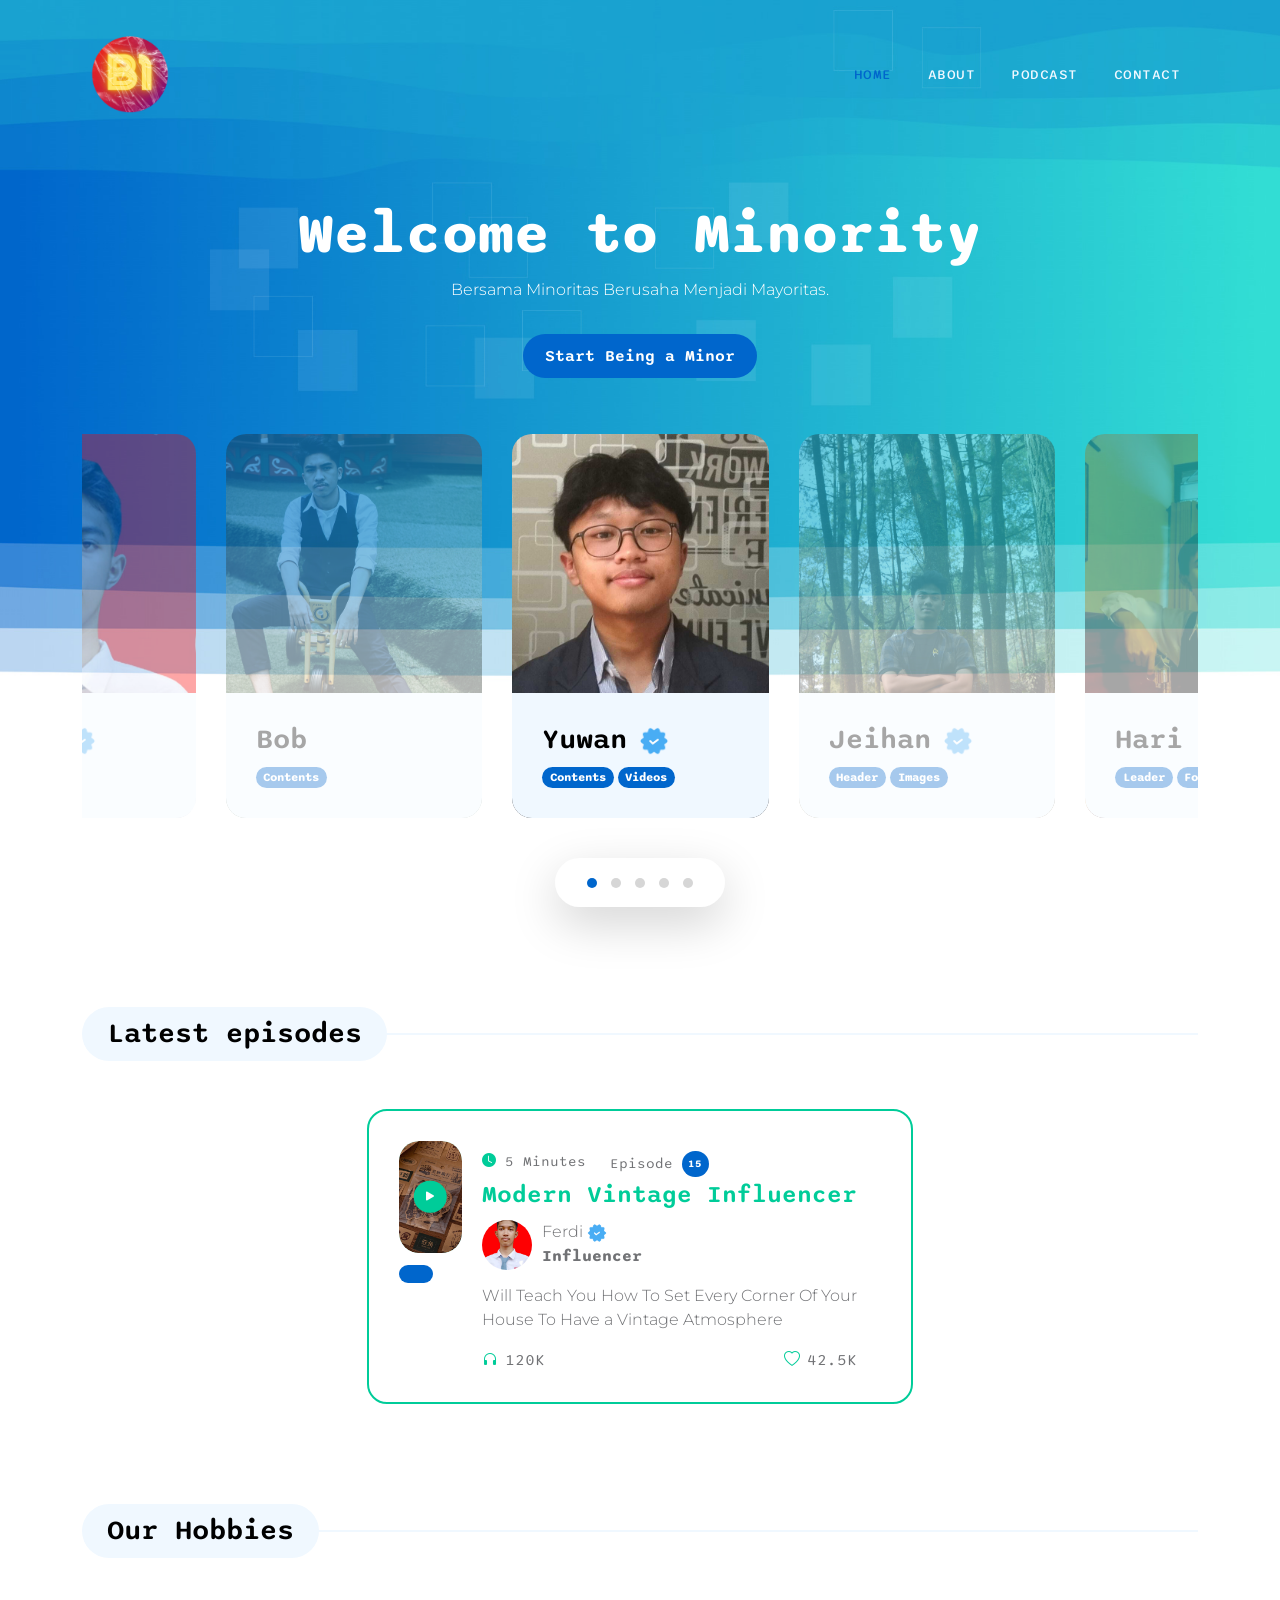
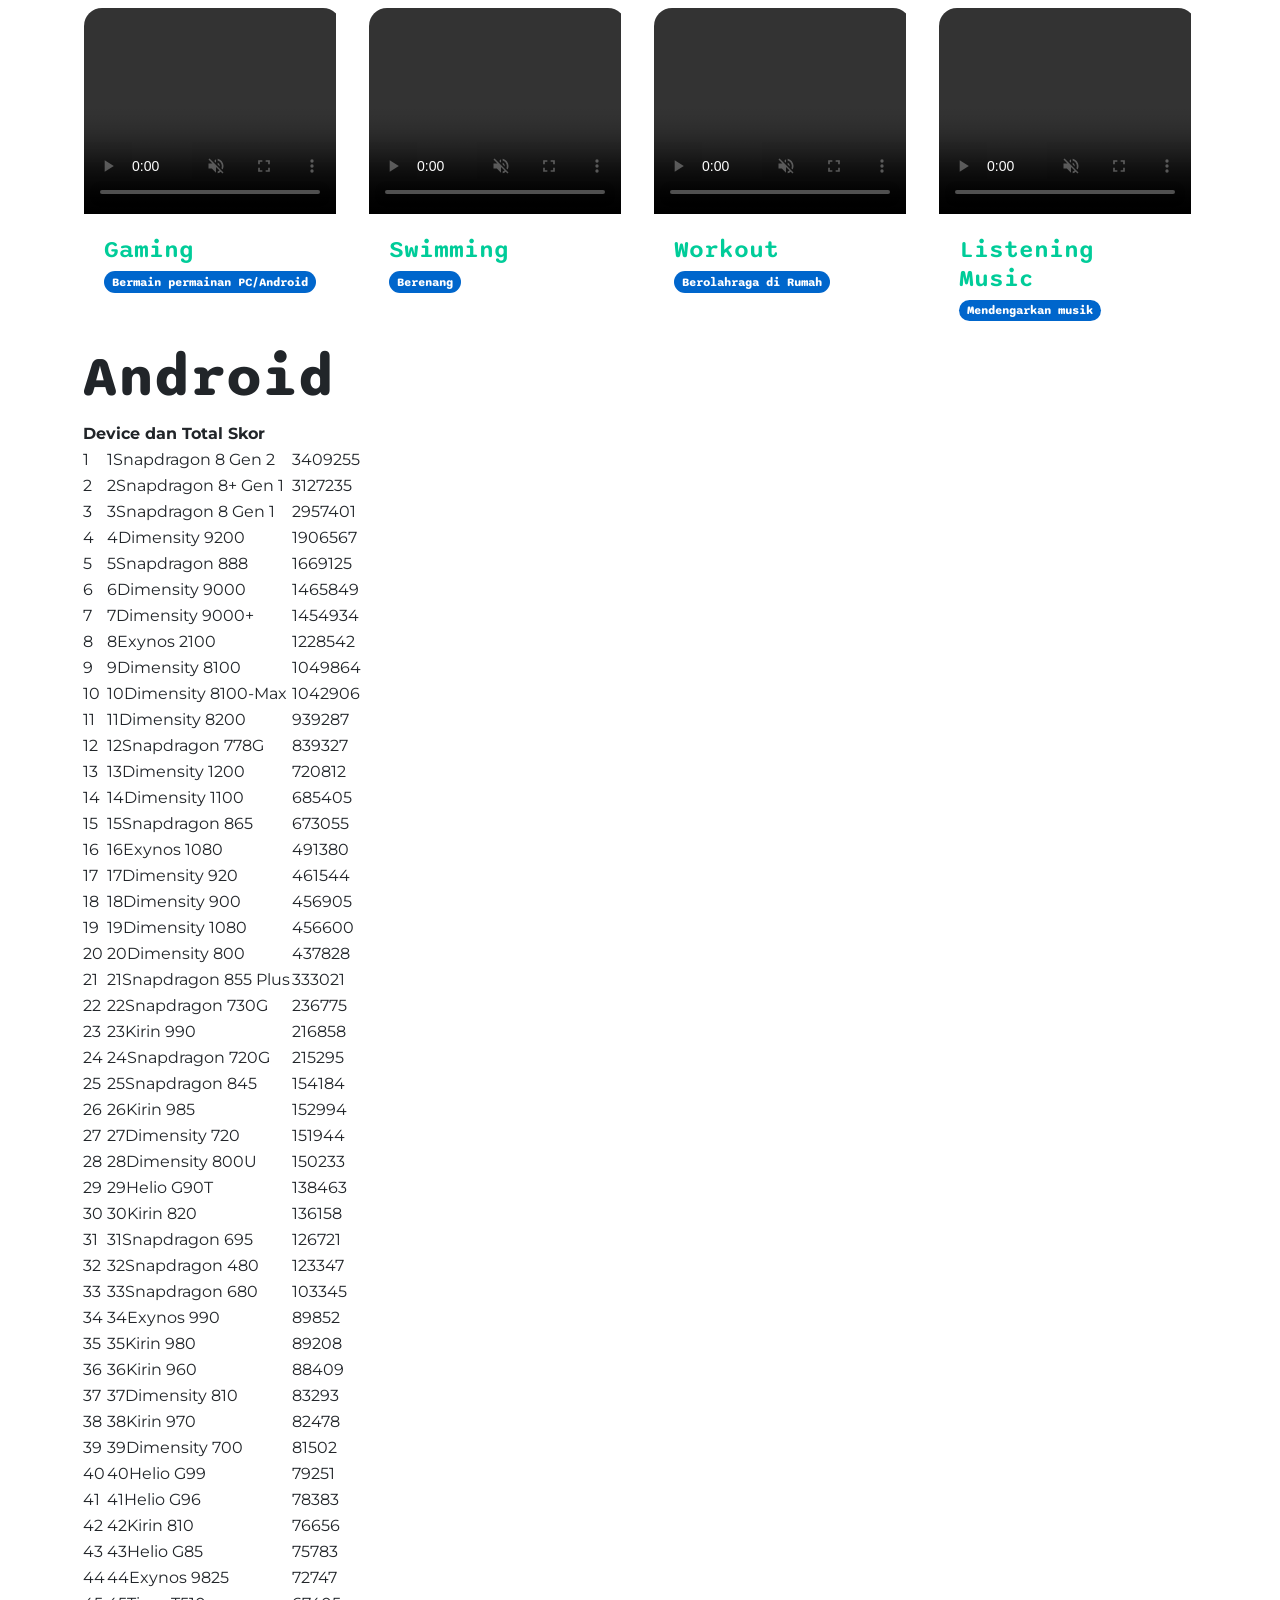
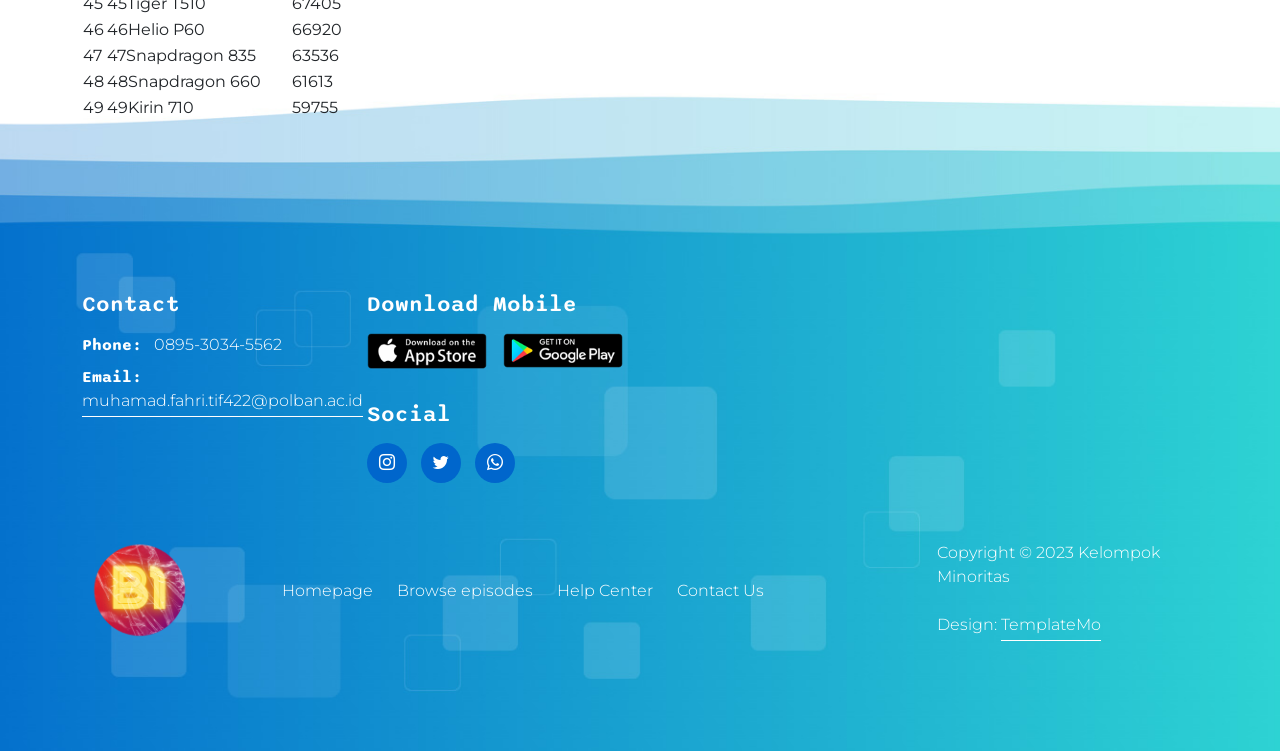
==== index.html @ 74990eb7 "Update index.html" ====
<!doctype html>
<html lang="en">

<head>
    <meta charset="utf-8">
    <meta name="viewport" content="width=device-width, initial-scale=1">

    <meta name="description" content="">
    <meta name="author" content="">

    <title>Minoritas</title>

    <!-- CSS FILES -->
    <link rel="preconnect" href="https://fonts.googleapis.com">

    <link rel="preconnect" href="https://fonts.gstatic.com" crossorigin>

    <link
        href="https://fonts.googleapis.com/css2?family=Montserrat:wght@300;400&family=Sono:wght@200;300;400;500;700&display=swap"
        rel="stylesheet">

    <link rel="stylesheet" href="css/bootstrap.min.css">

    <link rel="stylesheet" href="css/bootstrap-icons.css">

    <link rel="stylesheet" href="css/owl.carousel.min.css">

    <link rel="stylesheet" href="css/owl.theme.default.min.css">

    <link href="css/templatemo-pod-talk.css" rel="stylesheet">

    <!--

TemplateMo 584 Pod Talk

https://templatemo.com/tm-584-pod-talk

-->
    <script src="https://code.jquery.com/jquery-3.5.1.js">
    </script>
</head>

<body>

    <main>

        <nav class="navbar navbar-expand-lg">
            <div class="container">
                <a class="navbar-brand me-lg-5 me-0" href="index.html">
                    <img src="images/pod-talk-logo.png" class="logo-image img-fluid" alt="templatemo pod talk">
                </a>



                <button class="navbar-toggler" type="button" data-bs-toggle="collapse" data-bs-target="#navbarNav"
                    aria-controls="navbarNav" aria-expanded="false" aria-label="Toggle navigation">
                    <span class="navbar-toggler-icon"></span>
                </button>

                <div class="collapse navbar-collapse" id="navbarNav">
                    <ul class="navbar-nav ms-lg-auto">
                        <li class="nav-item">
                            <a class="nav-link active" href="index.html">Home</a>
                        </li>

                        <li class="nav-item">
                            <a class="nav-link" href="about.html">About</a>
                        </li>

                        <li class="nav-item">
                            <a class="nav-link" href="detail-page.html">Podcast</a>
                        </li>

                        <li class="nav-item">
                            <a class="nav-link" href="contact.html">Contact</a>
                        </li>
                    </ul>

                   
                </div>
            </div>
        </nav>


        <section class="hero-section">
            <div class="container">
                <div class="row">

                    <div class="col-lg-12 col-12">
                        <div class="text-center mb-5 pb-2">
                            <h1 class="text-white">Welcome to Minority</h1>

                            <p class="text-white">Bersama Minoritas Berusaha Menjadi Mayoritas.</p>

                            <a href="#section_2" class="btn custom-btn smoothscroll mt-3">Start Being a Minor</a>
                        </div>

                        <div class="owl-carousel owl-theme">
                            <div class="owl-carousel-info-wrap item">
                                <img src="images/profile/smiling-business-woman-with-folded-hands-against-white-wall-toothy-smile-crossed-arms.jpg"
                                    class="owl-carousel-image img-fluid" alt="">

                                <div class="owl-carousel-info">
                                    <h4 class="mb-2">
                                        Yuwan
                                        <img src="images/verified.png" class="owl-carousel-verified-image img-fluid"
                                            alt="">
                                    </h4>

                                    <span class="badge">Contents</span>

                                    <span class="badge">Videos</span>
                                </div>

                                <div class="social-share">
                                    <ul class="social-icon">
                                        <li class="social-icon-item">
                                            <a href="#" class="social-icon-link bi-twitter"></a>
                                        </li>

                                        <li class="social-icon-item">
                                            <a href="#" class="social-icon-link bi-facebook"></a>
                                        </li>
                                    </ul>
                                </div>
                            </div>

                            <div class="owl-carousel-info-wrap item">
                                <img src="images/profile/handsome-asian-man-listening-music-through-headphones.jpg"
                                    class="owl-carousel-image img-fluid" alt="">

                                <div class="owl-carousel-info">
                                    <h4 class="mb-2">
                                        Jeihan
                                        <img src="images/verified.png" class="owl-carousel-verified-image img-fluid"
                                            alt="">
                                    </h4>

                                    <span class="badge">Header</span>

                                    <span class="badge">Images</span>
                                </div>

                                <div class="social-share">
                                    <ul class="social-icon">
                                        <li class="social-icon-item">
                                            <a href="#" class="social-icon-link bi-twitter"></a>
                                        </li>

                                        <li class="social-icon-item">
                                            <a href="#" class="social-icon-link bi-facebook"></a>
                                        </li>

                                        <li class="social-icon-item">
                                            <a href="#" class="social-icon-link bi-pinterest"></a>
                                        </li>
                                    </ul>
                                </div>
                            </div>

                            <div class="owl-carousel-info-wrap item">
                                <img src="images/profile/cute-smiling-woman-outdoor-portrait.jpg"
                                    class="owl-carousel-image img-fluid" alt="">

                                <div class="owl-carousel-info">
                                    <h4 class="mb-2">Hari</h4>

                                    <span class="badge">Leader</span>

                                    <span class="badge">Footer</span>
                                </div>

                                <div class="social-share">
                                    <ul class="social-icon">
                                        <li class="social-icon-item">
                                            <a href="#" class="social-icon-link bi-twitter"></a>
                                        </li>

                                        <li class="social-icon-item">
                                            <a href="#" class="social-icon-link bi-facebook"></a>
                                        </li>

                                        <li class="social-icon-item">
                                            <a href="#" class="social-icon-link bi-pinterest"></a>
                                        </li>
                                    </ul>
                                </div>
                            </div>

                            <div class="owl-carousel-info-wrap item">
                                <img src="images/profile/woman-posing-black-dress-medium-shot.jpg"
                                    class="owl-carousel-image img-fluid" alt="">

                                <div class="owl-carousel-info">
                                    <h4 class="mb-2">
                                        Ferdi
                                        <img src="images/verified.png" class="owl-carousel-verified-image img-fluid"
                                            alt="">
                                    </h4>

                                    <span class="badge">Contents</span>
                                </div>

                                <div class="social-share">
                                    <ul class="social-icon">
                                        <li class="social-icon-item">
                                            <a href="#" class="social-icon-link bi-instagram"></a>
                                        </li>

                                        <li class="social-icon-item">
                                            <a href="#" class="social-icon-link bi-youtube"></a>
                                        </li>
                                    </ul>
                                </div>
                            </div>

                            <div class="owl-carousel-info-wrap item">
                                <img src="images/profile/smart-attractive-asian-glasses-male-standing-smile-with-freshness-joyful-casual-blue-shirt-portrait-white-background.jpg"
                                    class="owl-carousel-image img-fluid" alt="">

                                <div class="owl-carousel-info">
                                    <h4 class="mb-2">Bob</h4>

                                    <span class="badge">Contents</span>
                                </div>

                                <div class="social-share">
                                    <ul class="social-icon">
                                        <li class="social-icon-item">
                                            <a href="#" class="social-icon-link bi-linkedin"></a>
                                        </li>

                                        <li class="social-icon-item">
                                            <a href="#" class="social-icon-link bi-whatsapp"></a>
                                        </li>
                                    </ul>
                                </div>
                            </div>
                        </div>
                    </div>

                </div>
            </div>
        </section>


        <section class="latest-podcast-section section-padding pb-0" id="section_2">
            <div class="container">
                <div class="row justify-content-center">

                    <div class="col-lg-12 col-12">
                        <div class="section-title-wrap mb-5">
                            <h4 class="section-title">Latest episodes</h4>
                        </div>
                    </div>

                    <div class="col-lg-6 col-12 mb-4 mb-lg-0">
                        <div class="custom-block d-flex">
                            <div class="">
                                <div class="custom-block-icon-wrap">
                                    <div class="section-overlay"></div>
                                    <a href="detail-page.html" class="custom-block-image-wrap">
                                        <img src="images/podcast/11683425_4790593.jpg"
                                            class="custom-block-image img-fluid" alt="">

                                        <a href="detail-page.html" class="custom-block-icon">
                                            <i class="bi-play-fill"></i>
                                        </a>
                                    </a>
                                </div>

                                <div class="mt-2">
                                    <a class="btn custom-btn">
                                    </a>
                                </div>
                            </div>

                            <div class="custom-block-info">
                                <div class="custom-block-top d-flex mb-1">
                                    <small class="me-4">
                                        <i class="bi-clock-fill custom-icon"></i>
                                        5 Minutes
                                    </small>

                                    <small>Episode <span class="badge">15</span></small>
                                </div>

                                <h5 class="mb-2">
                                    <a href="detail-page.html">
                                        Modern Vintage Influencer
                                    </a>
                                </h5>

                                <div class="profile-block d-flex">
                                    <img src="images/profile/woman-posing-black-dress-medium-shot.jpg"
                                        class="profile-block-image img-fluid" alt="">

                                    <p>
                                        Ferdi
                                        <img src="images/verified.png" class="verified-image img-fluid" alt="">
                                        <strong>Influencer</strong>
                                    </p>
                                </div>

                                <p class="mb-0">Will Teach You How To Set Every Corner Of Your House To Have a Vintage
                                    Atmosphere </p>

                                <div class="custom-block-bottom d-flex justify-content-between mt-3">
                                    <a class="bi-headphones me-1">
                                        <span>120k</span>
                                    </a>

                                    <a class="bi-heart me-1">
                                        <span>42.5k</span>
                                    </a>





                                </div>
                            </div>
                        </div>
                    </div>



                </div>
            </div>
        </section>


        <section class="topics-section section-padding pb-0" id="section_3">
            <div class="container">
                <div class="row">

                    <div class="col-lg-12 col-12">
                        <div class="section-title-wrap mb-5">
                            <h4 class="section-title">Our Hobbies</h4>
                        </div>
                    </div>

                    <div class="col-lg-3 col-md-6 col-12 mb-4 mb-lg-0">
                        <div class="custom-block custom-block-overlay">
                            <a href="detail-page.html" class="custom-block-image-wrap">
                                <video width="252" height="206" controls autoplay muted>
                                    <source src="videos/Gamers.mp4" type="video/mp4">
                                    Your browser does not support the video tag.
                                </video>
                            </a>
                            <div class="custom-block-info custom-block-overlay-info">
                                <h5 class="mb-1">
                                    <a href="listing-page.html">
                                        Gaming
                                    </a>
                                </h5>

                                <p class="badge mb-0">Bermain permainan PC/Android</p>
                            </div>
                        </div>
                    </div>

                    <div class="col-lg-3 col-md-6 col-12 mb-4 mb-lg-0">
                        <div class="custom-block custom-block-overlay">
                            <a href="detail-page.html" class="custom-block-image-wrap">
                                <video width="252" height="206" controls autoplay muted>
                                    <source src="videos/Swimming.mp4" type="video/mp4">
                                    Your browser does not support the video tag.
                                </video>
                            </a>
                            <div class="custom-block-info custom-block-overlay-info">
                                <h5 class="mb-1">
                                    <a href="listing-page.html">
                                        Swimming
                                    </a>
                                </h5>

                                <p class="badge mb-0">Berenang</p>
                            </div>
                        </div>
                    </div>

                    <div class="col-lg-3 col-md-6 col-12 mb-4 mb-lg-0">
                        <div class="custom-block custom-block-overlay">
                            <a href="detail-page.html" class="custom-block-image-wrap">
                                <video width="252" height="206" controls autoplay muted>
                                    <source src="videos/Workout.mp4" type="video/mp4">
                                    Your browser does not support the video tag.
                                </video>
                            </a>
                            <div class="custom-block-info custom-block-overlay-info">
                                <h5 class="mb-1">
                                    <a href="listing-page.html">
                                        Workout
                                    </a>
                                </h5>

                                <p class="badge mb-0">Berolahraga di Rumah</p>
                            </div>
                        </div>
                    </div>

                    <div class="col-lg-3 col-md-6 col-12 mb-4 mb-lg-0">
                        <div class="custom-block custom-block-overlay">
                            <a href="detail-page.html" class="custom-block-image-wrap">
                                <video width="252" height="206" controls autoplay muted>
                                    <source src="videos/Listening_Music.mp4" type="video/mp4">
                                    Your browser does not support the video tag.
                                </video>
                            </a>

                            <div class="custom-block-info custom-block-overlay-info">
                                <h5 class="mb-1">
                                    <a href="listing-page.html">
                                        Listening Music
                                    </a>
                                </h5>

                                <p class="badge mb-0">Mendengarkan musik</p>
                            </div>
                        </div>
                    </div>

                </div>
                <title>Contoh Memuat Data JSON ke HTML</title>
                </head>

                <body>
                    <h1>Android</h1>
                    <table>
                        <tr></tr>
                            <th>Device dan Total Skor </th>
                        </tr>

                    </table>
                    <table id="data-mahasiswa"></table>
                    <script>
                        $(document).ready(function () {
          
                            // FETCHING DATA FROM JSON FILE
                            $.getJSON("AI_Chipset.json", 
                                    function (data) {
                                var student = '';
          
                                // ITERATING THROUGH OBJECTS
                                $.each(data, function (key, value) {
          
                                    //CONSTRUCTION OF ROWS HAVING
                                    // DATA FROM JSON OBJECT
                                    student += '<tr>';
                                    student += '<td>' + 
                                        value.id + '</td>';
          
                                    student += '<td>' + 
                                        value.TipeSOC + '</td>';
          
                                    student += '<td>' + 
                                        value.TotalScore + '</td>';
          
          
                                    student += '</tr>';
                                });
                                  
                                //INSERTING ROWS INTO TABLE 
                                $('#data-mahasiswa').append(student);
                            });
                        });
                    </script>

            </div>

        </section>



        <footer class="site-footer">
            <div class="container">
                <div class="row">

                    <div class="col-lg-3 col-md-6 col-12 mb-4 mb-md-0 mb-lg-0">
                        <h6 class="site-footer-title mb-3">Contact</h6>

                        <p class="mb-2"><strong class="d-inline me-2">Phone:</strong> 0895-3034-5562</p>

                        <p>
                            <strong class="d-inline me-2">Email:</strong>
                            <a href="mailto:muhamad.fahri.tif422@polban.ac.id"> muhamad.fahri.tif422@polban.ac.id</a>
                        </p>
                    </div>

                    <div class="col-lg-3 col-md-6 col-12">
                        <h6 class="site-footer-title mb-3">Download Mobile</h6>

                        <div class="site-footer-thumb mb-4 pb-2">
                            <div class="d-flex flex-wrap">
                                <a href="https://apps.apple.com/us/app/spotify-music-and-podcasts/id324684580">
                                    <img src="images/app-store.png" class="me-3 mb-2 mb-lg-0 img-fluid" alt="">
                                </a>

                                <a href="https://play.google.com/store/apps/details?id=com.spotify.music&hl=id&gl=US">
                                    <img src="images/play-store.png" class="img-fluid" alt="">
                                </a>
                            </div>
                        </div>

                        <h6 class="site-footer-title mb-3">Social</h6>

                        <ul class="social-icon">
                            <li class="social-icon-item">
                                <a href="https://www.instagram.com/dramatif4b_22/?hl=id"
                                    class="social-icon-link bi-instagram"></a>
                            </li>

                            <li class="social-icon-item">
                                <a href="https://twitter.com/infoPOLBAN?ref_src=twsrc%5Egoogle%7Ctwcamp%5Eserp%7Ctwgr%5Eauthor"
                                    class="social-icon-link bi-twitter"></a>
                            </li>

                            <li class="social-icon-item">
                                <a href="https://wa.me/6289530345562" class="social-icon-link bi-whatsapp"></a>
                            </li>
                        </ul>
                    </div>

                </div>
            </div>

            <div class="container pt-5">
                <div class="row align-items-center">

                    <div class="col-lg-2 col-md-3 col-12">
                        <a class="navbar-brand" href="index.html">
                            <img src="images/pod-talk-logo.png" class="logo-image img-fluid" alt="templatemo pod talk">
                        </a>
                    </div>

                    <div class="col-lg-7 col-md-9 col-12">
                        <ul class="site-footer-links">
                            <li class="site-footer-link-item">
                                <a href="#" class="site-footer-link">Homepage</a>
                            </li>

                            <li class="site-footer-link-item">
                                <a href="#section_2" class="site-footer-link">Browse episodes</a>
                            </li>

                            <li class="site-footer-link-item">
                                <a href="mailto:banteng.harisantoso.tif422@polban.ac.id" class="site-footer-link">Help
                                    Center</a>
                            </li>

                            <li class="site-footer-link-item">
                                <a href="https://wa.me/6289530345562" class="site-footer-link">Contact Us</a>
                            </li>
                        </ul>
                    </div>

                    <div class="col-lg-3 col-12">
                        <p class="copyright-text mb-0">Copyright © 2023 Kelompok Minoritas
                            <br><br>
                            Design: <a rel="nofollow" href="https://templatemo.com/page/1"
                                target="_parent">TemplateMo</a>
                        </p>
                    </div>
                </div>
            </div>
        </footer>


        <!-- JAVASCRIPT FILES -->
        <script src="js/jquery.min.js"></script>
        <script src="js/bootstrap.bundle.min.js"></script>
        <script src="js/owl.carousel.min.js"></script>
        <script src="js/custom.js"></script>

</body>

</html>
---- css/templatemo-pod-talk.css ----
/*

TemplateMo 584 Pod Talk

https://templatemo.com/tm-584-pod-talk

*/



/*---------------------------------------
  CUSTOM PROPERTIES ( VARIABLES )             
-----------------------------------------*/
:root {
  --white-color:                  #ffffff;
  --primary-color:                #00CC99;
  --secondary-color:              #0066CC;
  --section-bg-color:             #f0f8ff;
  --custom-btn-bg-color:          #0066CC;
  --custom-btn-bg-hover-color:    #00CC99;
  --dark-color:                   #000000;
  --p-color:                      #717275;
  --border-color:                 #7fffd4;
  --link-hover-color:             #0066CC;

  --body-font-family:             'Montserrat', sans-serif;
  --title-font-family:            'Sono', sans-serif;

  --h1-font-size:                 58px;
  --h2-font-size:                 46px;
  --h3-font-size:                 32px;
  --h4-font-size:                 28px;
  --h5-font-size:                 24px;
  --h6-font-size:                 22px;
  --p-font-size:                  16px;
  --menu-font-size:               14px;

  --border-radius-large:          100px;
  --border-radius-medium:         20px;
  --border-radius-small:          10px;

  --font-weight-light:            300;
  --font-weight-normal:           400;
  --font-weight-medium:           500;
  --font-weight-semibold:         600;
  --font-weight-bold:             700;
}

body {
  background-color: var(--white-color);
  font-family: var(--body-font-family); 
}


/*---------------------------------------
  TYPOGRAPHY               
-----------------------------------------*/

h2,
h3,
h4,
h5,
h6 {
  color: var(--dark-color);
}

h1,
h2,
h3,
h4,
h5,
h6 {
  font-family: var(--title-font-family); 
  font-weight: var(--font-weight-semibold);
}

h1 {
  font-size: var(--h1-font-size);
  font-weight: var(--font-weight-bold);
}

h2 {
  font-size: var(--h2-font-size);
  font-weight: var(--font-weight-bold);
}

h3 {
  font-size: var(--h3-font-size);
}

h4 {
  font-size: var(--h4-font-size);
}

h5 {
  font-size: var(--h5-font-size);
}

h6 {
  font-size: var(--h6-font-size);
}

p {
  color: var(--p-color);
  font-size: var(--p-font-size);
  font-weight: var(--font-weight-light);
}

ul li {
  color: var(--p-color);
  font-size: var(--p-font-size);
  font-weight: var(--font-weight-light);
}

a, 
button {
  touch-action: manipulation;
  transition: all 0.3s;
}

a {
  display: inline-block;
  color: var(--primary-color);
  text-decoration: none;
}

a:hover {
  color: var(--link-hover-color);
}

b,
strong {
  font-weight: var(--font-weight-bold);
}

::selection {
  background-color: var(--primary-color);
  color: var(--white-color);
}


/*---------------------------------------
  SECTION               
-----------------------------------------*/
.section-title-wrap {
  position: relative;
}

.section-title-wrap::after {
  content: "";
  background: var(--section-bg-color);
  width: 100%;
  height: 2px;
  position: absolute;
  top: 50%;
  left: 50%;
  transform: translate(-50%, -50%);
  pointer-events: none;
}

.section-title {
  background: var(--section-bg-color);
  border-radius: var(--border-radius-large);
  display: inline-block;
  position: relative;
  z-index: 2;
  margin-bottom: 0;
  padding: 10px 25px;
}

.section-padding {
  padding-top: 100px;
  padding-bottom: 100px;
}

main {
  position: relative;
  z-index: 1;
}

.section-bg {
  background-color: var(--section-bg-color);
}

.section-overlay {
  background-color: var(--primary-color);
  position: absolute;
  top: 0;
  left: 0;
  pointer-events: none;
  width: 100%;
  height: 100%;
  opacity: 0.85;
}

.section-overlay + .container {
  position: relative;
}


/*---------------------------------------
  CUSTOM ICON COLOR               
-----------------------------------------*/
.custom-icon {
  color: var(--primary-color);
}


/*---------------------------------------
  CUSTOM BUTTON               
-----------------------------------------*/
.custom-btn {
  background: var(--custom-btn-bg-color);
  border: 2px solid transparent;
  border-radius: var(--border-radius-large);
  color: var(--white-color);
  font-family: var(--title-font-family);
  font-size: var(--p-font-size);
  font-weight: var(--font-weight-semibold);
  line-height: normal;
  transition: all 0.3s;
  padding: 10px 20px;
}

.custom-btn:hover {
  background: var(--custom-btn-bg-hover-color);
  color: var(--white-color);
}

.custom-border-btn {
  background: transparent;
  border: 2px solid var(--custom-btn-bg-color);
  color: var(--custom-btn-bg-color);
}

.custom-border-btn:hover {
  background: var(--custom-btn-bg-color);
  border-color: transparent;
  color: var(--primary-color);
}

.custom-btn-bg-white {
  border-color: var(--white-color);
  color: var(--white-color);
}


/*---------------------------------------
  SITE HEADER              
-----------------------------------------*/
.site-header {
  background-image: url('../images/templatemo-wave-header.jpg'), linear-gradient(#348CD2, #FFFFFF);;
  background-repeat: no-repeat;
  background-size: cover;
  background-position: center;
  min-height: 480px;
  position: relative;
}

.site-header h2 {
  color: var(--white-color);
}


/*---------------------------------------
  NAVIGATION              
-----------------------------------------*/
.navbar {
  background-color: transparent;
  position: absolute;
  top: 0;
  right: 0;
  left: 0;
  z-index: 9;
  padding-top: 20px;
  padding-bottom: 20px;
}

.navbar .navbar-brand,
.navbar .navbar-brand:hover {
  color: var(--white-color);
}

.navbar .logo-image {
  width: 100px;
}

.logo-image {
  width: 120px;
  height: auto;
}

.navbar-brand,
.navbar-brand:hover {
  font-size: var(--h3-font-size);
  font-weight: var(--font-weight-bold);
  display: inline-block;
}

.navbar-brand span {
  font-family: var(--title-font-family);
}

.navbar-nav .nav-link {
  display: inline-block;
  color: var(--section-bg-color);
  font-family: var(--title-font-family); 
  font-size: var(--menu-font-size);
  font-weight: var(--font-weight-medium);
  text-transform: uppercase;
  letter-spacing: 0.5px;
  position: relative;
  padding-top: 15px;
  padding-bottom: 15px;
}

.navbar-expand-lg .navbar-nav .nav-link {
  padding-right: 18px;
  padding-left: 18px;
}

.navbar-nav .nav-link.active, 
.navbar-nav .nav-link:hover {
  color: var(--secondary-color);
}

.navbar .dropdown-menu {
  background: var(--white-color);
  box-shadow: 0 1rem 3rem rgba(0,0,0,.175);
  border: 0;
  display: inherit;
  opacity: 0;
  min-width: 9rem;
  margin-top: 20px;
  padding: 13px 0 10px 0;
  transition: all 0.3s;
  pointer-events: none;
}

.navbar .dropdown-menu::before {
  content: "";
  width: 0;
  height: 0;
  border-left: 20px solid transparent;
  border-right: 20px solid transparent;
  border-bottom: 15px solid var(--white-color);
  position: absolute;
  top: -10px;
  left: 10px;
}

.navbar .dropdown-item {
  display: inline-block;
  color: var(--p-bg-color);
  font-family: var(--title-font-family); 
  font-size: var(--menu-font-size);
  font-weight: var(--font-weight-medium);
  text-transform: uppercase;
  letter-spacing: 0.5px;
  position: relative;
}

.navbar .dropdown-item.active, 
.navbar .dropdown-item:active,
.navbar .dropdown-item:focus, 
.navbar .dropdown-item:hover {
  background: transparent;
  color: var(--secondary-color);
}

.navbar .dropdown-toggle::after {
  content: "\f282";
  display: inline-block;
  font-family: bootstrap-icons !important;
  font-size: var(--menu-font-size);
  font-style: normal;
  font-weight: normal !important;
  font-variant: normal;
  text-transform: none;
  line-height: 1;
  vertical-align: -.125em;
  -webkit-font-smoothing: antialiased;
  -moz-osx-font-smoothing: grayscale;
  position: relative;
  left: 2px;
  border: 0;
}

@media screen and (min-width: 992px) {
  .navbar .dropdown:hover .dropdown-menu {
    opacity: 1;
    margin-top: 0;
    pointer-events: auto;
  }
}

.navbar .custom-border-btn {
  border-color: var(--white-color);
  color: var(--white-color);
}

.navbar .custom-border-btn:hover {
  background: var(--white-color);
  color: var(--secondary-color);
}

.navbar-toggler {
  border: 0;
  padding: 0;
  cursor: pointer;
  margin: 0;
  width: 30px;
  height: 35px;
  outline: none;
}

.navbar-toggler:focus {
  outline: none;
  box-shadow: none;
}

.navbar-toggler[aria-expanded="true"] .navbar-toggler-icon {
  background: transparent;
}

.navbar-toggler[aria-expanded="true"] .navbar-toggler-icon:before,
.navbar-toggler[aria-expanded="true"] .navbar-toggler-icon:after {
  transition: top 300ms 50ms ease, -webkit-transform 300ms 350ms ease;
  transition: top 300ms 50ms ease, transform 300ms 350ms ease;
  transition: top 300ms 50ms ease, transform 300ms 350ms ease, -webkit-transform 300ms 350ms ease;
  top: 0;
}

.navbar-toggler[aria-expanded="true"] .navbar-toggler-icon:before {
  transform: rotate(45deg);
}

.navbar-toggler[aria-expanded="true"] .navbar-toggler-icon:after {
  transform: rotate(-45deg);
}

.navbar-toggler .navbar-toggler-icon {
  background: var(--white-color);
  transition: background 10ms 300ms ease;
  display: block;
  width: 30px;
  height: 2px;
  position: relative;
}

.navbar-toggler .navbar-toggler-icon:before,
.navbar-toggler .navbar-toggler-icon:after {
  transition: top 300ms 350ms ease, -webkit-transform 300ms 50ms ease;
  transition: top 300ms 350ms ease, transform 300ms 50ms ease;
  transition: top 300ms 350ms ease, transform 300ms 50ms ease, -webkit-transform 300ms 50ms ease;
  position: absolute;
  right: 0;
  left: 0;
  background: var(--white-color);
  width: 30px;
  height: 2px;
  content: '';
}

.navbar-toggler .navbar-toggler-icon::before {
  top: -8px;
}

.navbar-toggler .navbar-toggler-icon::after {
  top: 8px;
}


/*---------------------------------------
  CAROUSEL        
-----------------------------------------*/
.hero-section {
  background-image: url('../images/templatemo-wave-banner.jpg'), linear-gradient(#348CD2, #FFFFFF);
  background-repeat: no-repeat;
  background-size: 108% 76%;
  background-position: top;
  padding-top: 200px;
}

.owl-carousel {
  text-align: center;
}

.owl-carousel-image {
  display: block;
}

.owl-carousel .owl-item .owl-carousel-verified-image {
  display: inline-block;
  width: 30px;
  height: auto;
  position: relative;
  right: 5px;
}

.verified-image {
  display: inline-block;
  width: 20px;
  height: auto;
}

.owl-carousel .owl-item {
  opacity: 0.35;
}

.owl-carousel .owl-item.active.center {
  opacity: 1;
}

.owl-carousel-info-wrap {
  border-radius: var(--border-radius-medium);
  position: relative;
  overflow: hidden;
  text-align: left;
}

.owl-carousel-info {
  background-color: var(--section-bg-color);
  box-shadow: 0 1rem 3rem rgba(0,0,0,.175);
  position: absolute;
  bottom: 0;
  right: 0;
  left: 0;
  padding: 30px;
}

.badge {
  background-color: var(--custom-btn-bg-color);
  font-family: var(--title-font-family);
  border-radius: var(--border-radius-large);
  color: var(--white-color);
  padding-bottom: 5px;
}

.owl-carousel-info-wrap .social-share,
.team-thumb .social-share {
  position: absolute;
  right: 0;
  bottom: 0;
}

.owl-carousel-info-wrap .social-icon,
.team-thumb .social-icon {
  opacity: 0;
  transition: all 0.3s ease;
  transform: translateX(0);
  padding-right: 20px;
  padding-left: 20px;
}

.owl-carousel .owl-item.active.center .owl-carousel-info-wrap:hover .social-icon,
.team-thumb:hover .social-icon {
  transform: translateY(-100%);
  opacity: 1;
}

.owl-carousel-info-wrap .social-icon-item,
.owl-carousel-info-wrap .social-icon-link,
.team-thumb .social-icon-item,
.team-thumb .social-icon-link {
  display: block;
  margin-bottom: 10px;
  margin-left: auto;
}

.owl-carousel-info-wrap .social-icon-link {
  margin-top: 5px;
  margin-bottom: 5px;
}

.owl-carousel .owl-dots {
  background-color: var(--white-color);
  box-shadow: 0 1rem 3rem rgba(0,0,0,.175);
  border-radius: var(--border-radius-large);
  display: inline-block;
  margin: auto;
  margin-top: 40px;
  padding: 15px 25px;
  padding-bottom: 7px;
}

.owl-theme .owl-nav.disabled+.owl-dots {
  margin-top: 40px;
}

.owl-theme .owl-dots .owl-dot.active span, 
.owl-theme .owl-dots .owl-dot:hover span {
  background: var(--secondary-color);
}


/*---------------------------------------
  CUSTOM BLOCK              
-----------------------------------------*/
.custom-block {
  border: 2px solid var(--primary-color);
  border-radius: var(--border-radius-medium);
  position: relative;
  overflow: hidden;
  padding: 30px;
  transition: all 0.3s ease;
}

.custom-block:hover {
  background: var(--white-color);
  box-shadow: 0 1rem 3rem rgba(0,0,0,.175);
  border-color: transparent;
  transform: translateY(-3px);
}

.custom-block-info {
  display: block;
  padding: 10px 20px;
  padding-bottom: 0;
}

.custom-block-image-wrap {
  position: relative;
  display: block;
  height: 100%;
}

.custom-block-image-wrap > a {
  display: block;
}

.custom-block-image {
  border-radius: var(--border-radius-medium);
  display: block;
  width: 112px;
  height: 112px;
  object-fit: cover;
}

.custom-block-image-detail-page .custom-block-image {
  width: 100%;
  height: 212px;
}

.custom-block .custom-block-icon {
  position: absolute;
  top: 50%;
  left: 50%;
  transform: translate(-50%, -50%);
}

.custom-block-icon-wrap {
  border-radius: var(--border-radius-medium);
  position: relative;
  overflow: hidden;
}

.custom-block-icon-wrap .section-overlay {
  opacity: 0.25;
}

.custom-block-btn-group {
  position: absolute;
  bottom: 0;
  right: 0;
  left: 0;
  margin: 20px;
}

.custom-block-btn-group .custom-block-icon {
  position: relative;
  top: 0;
  left: 0;
  transform: none;
}

.custom-block-icon {
  background: var(--primary-color);
  border-radius: var(--border-radius-medium);
  font-size: var(--p-font-size);
  color: var(--white-color);
  text-align: center;
  width: 32.5px;
  height: 32.5px;
  line-height: 32.5px;
  transition: all 0.3s;
}

.custom-block-icon:hover {
  background: var(--secondary-color);
  color: var(--white-color);
}

.custom-block .custom-btn {
  font-size: var(--menu-font-size);
  padding: 7px 15px;
}

.custom-block .custom-block-info + div .badge {
  background-color: var(--dark-color);
  color: var(--white-color);
  border-radius: 50px !important;
  font-size: var(--menu-font-size);
  display: flex;
  justify-content: center;
  text-align: center;
  width: 40px;
  height: 40px;
  line-height: 30px;
  margin-top: 5px;
  margin-bottom: 5px;
}

.custom-block .custom-block-info + div .badge:hover {
  background-color: var(--secondary-color);
}

.custom-block-full {
  background-color: var(--section-bg-color);
  border-color: transparent;
}

.custom-block-full:hover {
  border-color: var(--primary-color);
}

.custom-block-full .custom-block-info {
  padding: 20px;
  padding-bottom: 0;
}

.custom-block-full .custom-block-image {
  width: 100%;
  height: 210px;
}

.custom-block-full .social-share {
  position: absolute;
  top: 0;
  right: 0;
  margin: 50px;
}

.custom-block-top small {
  color: var(--p-color);
  font-family: var(--title-font-family);
}

.custom-block-top .badge {
  background-color: var(--secondary-color);
  color: var(--white-color);
  display: inline-block;
  vertical-align: middle;
  height: 26.64px;
  line-height: 20px;
}

.custom-block-bottom a:hover span {
  color: var(--primary-color);
}

.custom-block-bottom a span {
  font-family: var(--title-font-family);
  color: var(--p-color);
  text-transform: uppercase;
  margin-left: 3px;
}

.custom-block-overlay {
  border-color: transparent;
  padding: 0;
}

.custom-block-overlay .custom-block-image {
  margin: auto;
  width: 100%;
  height: 210px;
  transition: all 0.3s;
}

.custom-block-overlay:hover .custom-block-image {
  padding: 15px;
  padding-bottom: 0;
}

.custom-block-overlay-info {
  padding: 15px 20px 20px 20px;
}


/*---------------------------------------
  PROIFLE BLOCK               
-----------------------------------------*/
.profile-block {
  margin-top: 10px;
}

.profile-block-image {
  border-radius: var(--border-radius-large);
  width: 50px;
  height: 50px;
  object-fit: cover;
  margin-right: 10px;
}

.profile-block p strong {
  display: block;
  font-family: var(--title-font-family);
}

.profile-detail-block {
  border: 1px solid #dee2e6;
  border-radius: var(--border-radius-large);
  padding: 25px 35px;
}

.profile-detail-block p {
  margin-bottom: 0;
}


/*---------------------------------------
  ABOUT & TEAM SECTION               
-----------------------------------------*/
.about-image {
  border-radius: var(--border-radius-medium);
  display: block;
}

.team-thumb {
  border-radius: var(--border-radius-medium);
  position: relative;
  overflow: hidden;
}

.team-info {
  background-color: var(--white-color);
  position: relative;
  bottom: 0;
  right: 0;
  left: 0;
  padding: 30px;
}


/*---------------------------------------
  PAGINATION               
-----------------------------------------*/
.pagination {
  border: 1px solid #dee2e6;
  border-radius: var(--border-radius-large);
  padding: 20px;
}

.page-link {
  border: 0;
  border-radius: var(--border-radius-small);
  color: var(--p-color);
  font-family: var(--title-font-family);
  margin: 0 5px;
  padding: 10px 20px;
}

.page-link:hover,
.page-item:first-child .page-link:hover,
.page-item:last-child .page-link:hover {
  background-color: var(--secondary-color);
  color: var(--white-color);
}

.page-item:first-child .page-link {
  margin-right: 10px;
}

.active>.page-link, .page-link.active {
  background-color: var(--secondary-color);
  border-color: var(--secondary-color);
}


/*---------------------------------------
  CONTACT               
-----------------------------------------*/
.contact-info p strong {
  font-family: var(--title-font-family);
  min-width: 90px;
}

.contact-info p a {
  color: var(--p-color);
  border-bottom: 1px solid;
  padding-bottom: 3px;
}

.contact-info p a:hover {
  color: var(--secondary-color);
}

.google-map {
  border-radius: var(--border-radius-medium);
}

.contact-form .form-floating>textarea {
  border-radius: var(--border-radius-medium);
  height: 150px;
}


/*---------------------------------------
  SUBSCRIBE FORM               
-----------------------------------------*/
.subscribe-form-wrap {
  border: 1px solid var(--white-color);
  border-radius: var(--border-radius-small);
  width: 80%;
  position: relative;
  top: 12px;
  padding: 35px;
}

.subscribe-form-wrap h6 {
  background: var(--white-color);
  border-radius: var(--border-radius-medium);
  color: var(--primary-color);
  text-align: center;
  position: relative;
  bottom: 55px;
  margin-bottom: -25px;
  padding: 8px;
}

.subscribe-form #subscribe-email {
  border: 0;
  border-radius: 10px 10px 0 0;
  margin-bottom: 0;
}

.subscribe-form #submit {
  border-radius: 0 0 10px 10px;
}


/*---------------------------------------
  CUSTOM FORM               
-----------------------------------------*/
.custom-form .form-control {
  border-radius: var(--border-radius-small);
  color: var(--p-color);
  font-family: var(--title-font-family);
  font-size: var(--p-font-size);
  margin-bottom: 24px;
  padding-top: 10px;
  padding-bottom: 10px;
  padding-left: 20px;
  outline: none;
}

.form-floating>label {
  padding-left: 20px;
}

.custom-form button[type="submit"] {
  background: var(--custom-btn-bg-color);
  border: none;
  border-radius: var(--border-radius-large);
  color: var(--white-color);
  font-family: var(--title-font-family);
  font-size: var(--p-font-size);
  font-weight: var(--font-weight-semibold);
  transition: all 0.3s;
  margin-bottom: 0;
}

.custom-form button[type="submit"]:hover,
.custom-form button[type="submit"]:focus {
  background: var(--custom-btn-bg-hover-color);
  border-color: transparent;
}


/*---------------------------------------
  SEARCH FORM               
-----------------------------------------*/
.search-form .form-control {
  border: 0;
  margin-bottom: 0;
}

.search-form button[type="submit"] {
  background: var(--secondary-color);
  border-color: var(--secondary-color);
  max-width: 50px;
  height: 100%;
  padding-left: 15px;
}

.search-form button[type="submit"]:hover {
  background: var(--primary-color);
}


/*---------------------------------------
  SITE FOOTER              
-----------------------------------------*/
.site-footer {
  background-image: url('../images/templatemo-wave-footer.jpg'), linear-gradient(#FFFFFF, #348CD2);
  background-repeat: no-repeat;
  background-size: cover;
  background-position: center;
  margin-top: -80px;
  padding-top: 100px;
  padding-bottom: 150px;
}

.site-footer > .container {
  position: relative;
  top: 50px;
  padding-top: 100px;
}

.site-footer-title,
.site-footer p {
  color: var(--white-color);
}

.site-footer p strong {
  font-family: var(--title-font-family);
}

.site-footer p a {
  color: var(--white-color);
  border-bottom: 1px solid;
  padding-bottom: 3px;
}

.site-footer p a:hover {
  color: var(--secondary-color);
}

.site-footer-thumb a img {
  display: block;
  width: 120px;
  min-width: 120px;
  height: auto;
}

.site-footer-links {
  margin-bottom: 0;
  padding-left: 0;
}

.site-footer-link-item {
  display: inline-block;
  list-style: none;
  margin-right: 10px;
  margin-left: 10px;
}

.site-footer-link {
  color: var(--white-color);
  font-size: var(--p-font-size);
  line-height: inherit;
}


/*---------------------------------------
  SOCIAL ICON               
-----------------------------------------*/
.social-icon {
  margin: 0;
  padding: 0;
}

.social-icon-item {
  list-style: none;
  display: inline-block;
  vertical-align: top;
}

.social-icon-link {
  background: var(--secondary-color);
  border-radius: var(--border-radius-large);
  color: var(--white-color);
  font-size: var(--p-font-size);
  display: block;
  margin-right: 10px;
  text-align: center;
  width: 40px;
  height: 40px;
  line-height: 40px;
  transition: background 0.2s, color 0.2s;
}

.social-icon-link:hover {
  background: var(--primary-color);
  color: var(--white-color);
}


/*---------------------------------------
  RESPONSIVE STYLES               
-----------------------------------------*/
@media screen and (min-width: 2160px) {
	.hero-section {
	  background-size: 100% 90%;
	  /* T o o p l a t e . c o m   C u s t o m i z e d */
	}
}


@media screen and (min-width: 1600px) {
  .site-footer {
    padding-top: 250px;
  }
}

@media screen and (max-width: 1240px) {
	.hero-section {
	  background-size: 116%;
	  /* T o o p l a t e . c o m   C u s t o m i z e d */
	}
}

@media screen and (max-width: 991px) {
  h1 {
    font-size: 48px;
  }

  h2 {
    font-size: 36px;
  }

  h3 {
    font-size: 32px;
  }

  h4 {
    font-size: 28px;
  }

  h5 {
    font-size: 20px;
  }

  h6 {
    font-size: 18px;
  }
  
  .hero-section {
	  background-size: 160% 66%; 
	  /* T o o p l a t e . c o m   C u s t o m i z e d */
	}

  .section-padding {
    padding-top: 50px;
    padding-bottom: 50px;
  }

  .navbar-nav {
    background-color: var(--primary-color);
    border-radius: var(--border-radius-medium);
    padding: 30px;
  }

  .navbar-nav .nav-link {
    padding: 5px 0;
  }

  .navbar-nav .dropdown-menu {
    position: relative;
    left: 10px;
    opacity: 1;
    pointer-events: auto;
    max-width: 155px;
    margin-top: 10px;
    margin-bottom: 15px;
  }

  .navbar-expand-lg .navbar-nav {
    padding-bottom: 20px;
  }

  .nav-tabs .nav-link:first-child {
    margin-right: 5px;
  }

  .nav-tabs .nav-link {
    font-size: var(--copyright-font-size);
    padding: 10px;
  }

  .copyright-text {
    text-align: center;
  }

  .site-footer {
    margin-top: -200px;
    padding-top: 200px;
    padding-bottom: 100px;
  }
}

@media screen and (max-width: 540px) {
	.hero-section {
  		background-size: 180% 65%;
		/* T o o p l a t e . c o m   C u s t o m i z e d */
	}

  .custom-block .custom-block-top {
    flex-direction: column;
  }

  .custom-block .custom-block-top small:last-child {
    margin-top: 10px;
    margin-bottom: 10px;
  }
}

@media screen and (max-width: 480px) {
  h1 {
    font-size: 36px;
  }

  h2 {
    font-size: 28px;
  }

  h3 {
    font-size: 26px;
  }

  h4 {
    font-size: 22px;
  }

  h5 {
    font-size: 20px;
  }
}

@media screen and (max-width: 414px) {
  .search-form {
    max-width: 200px;
  }

}
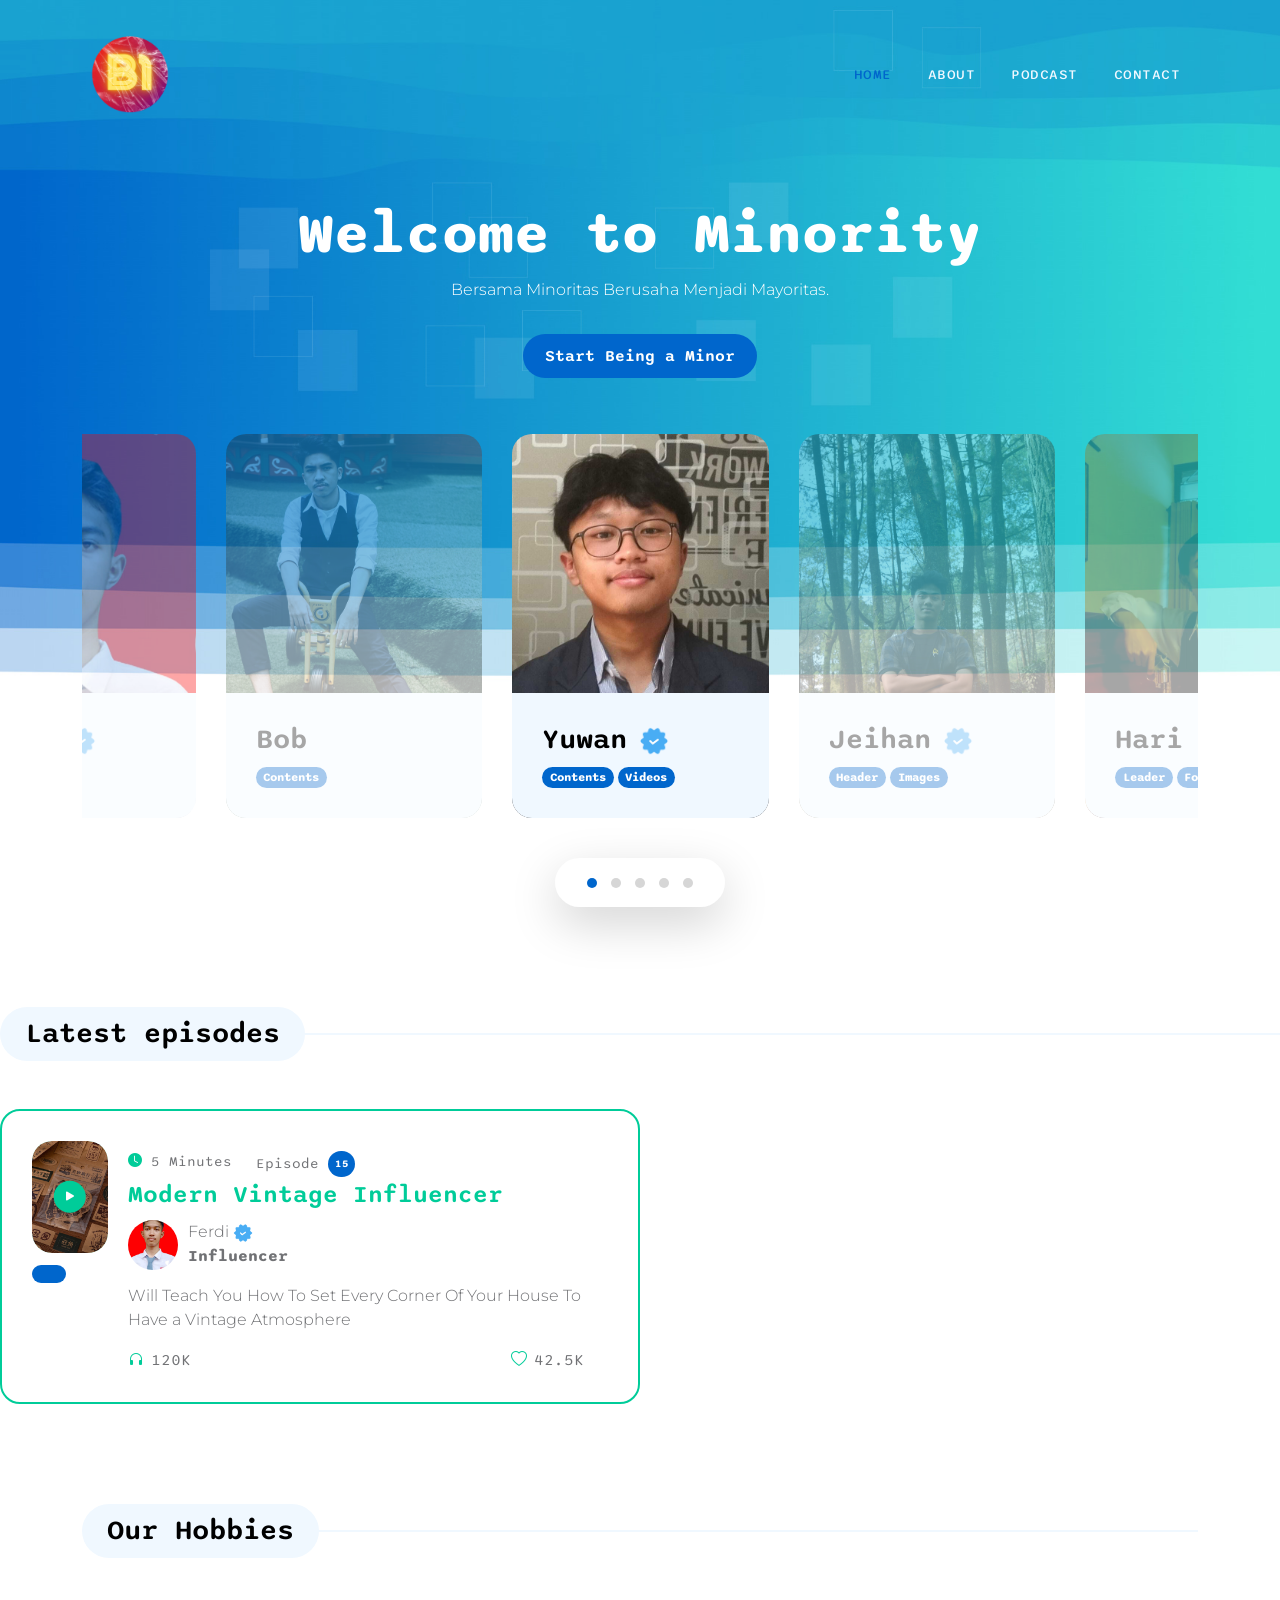
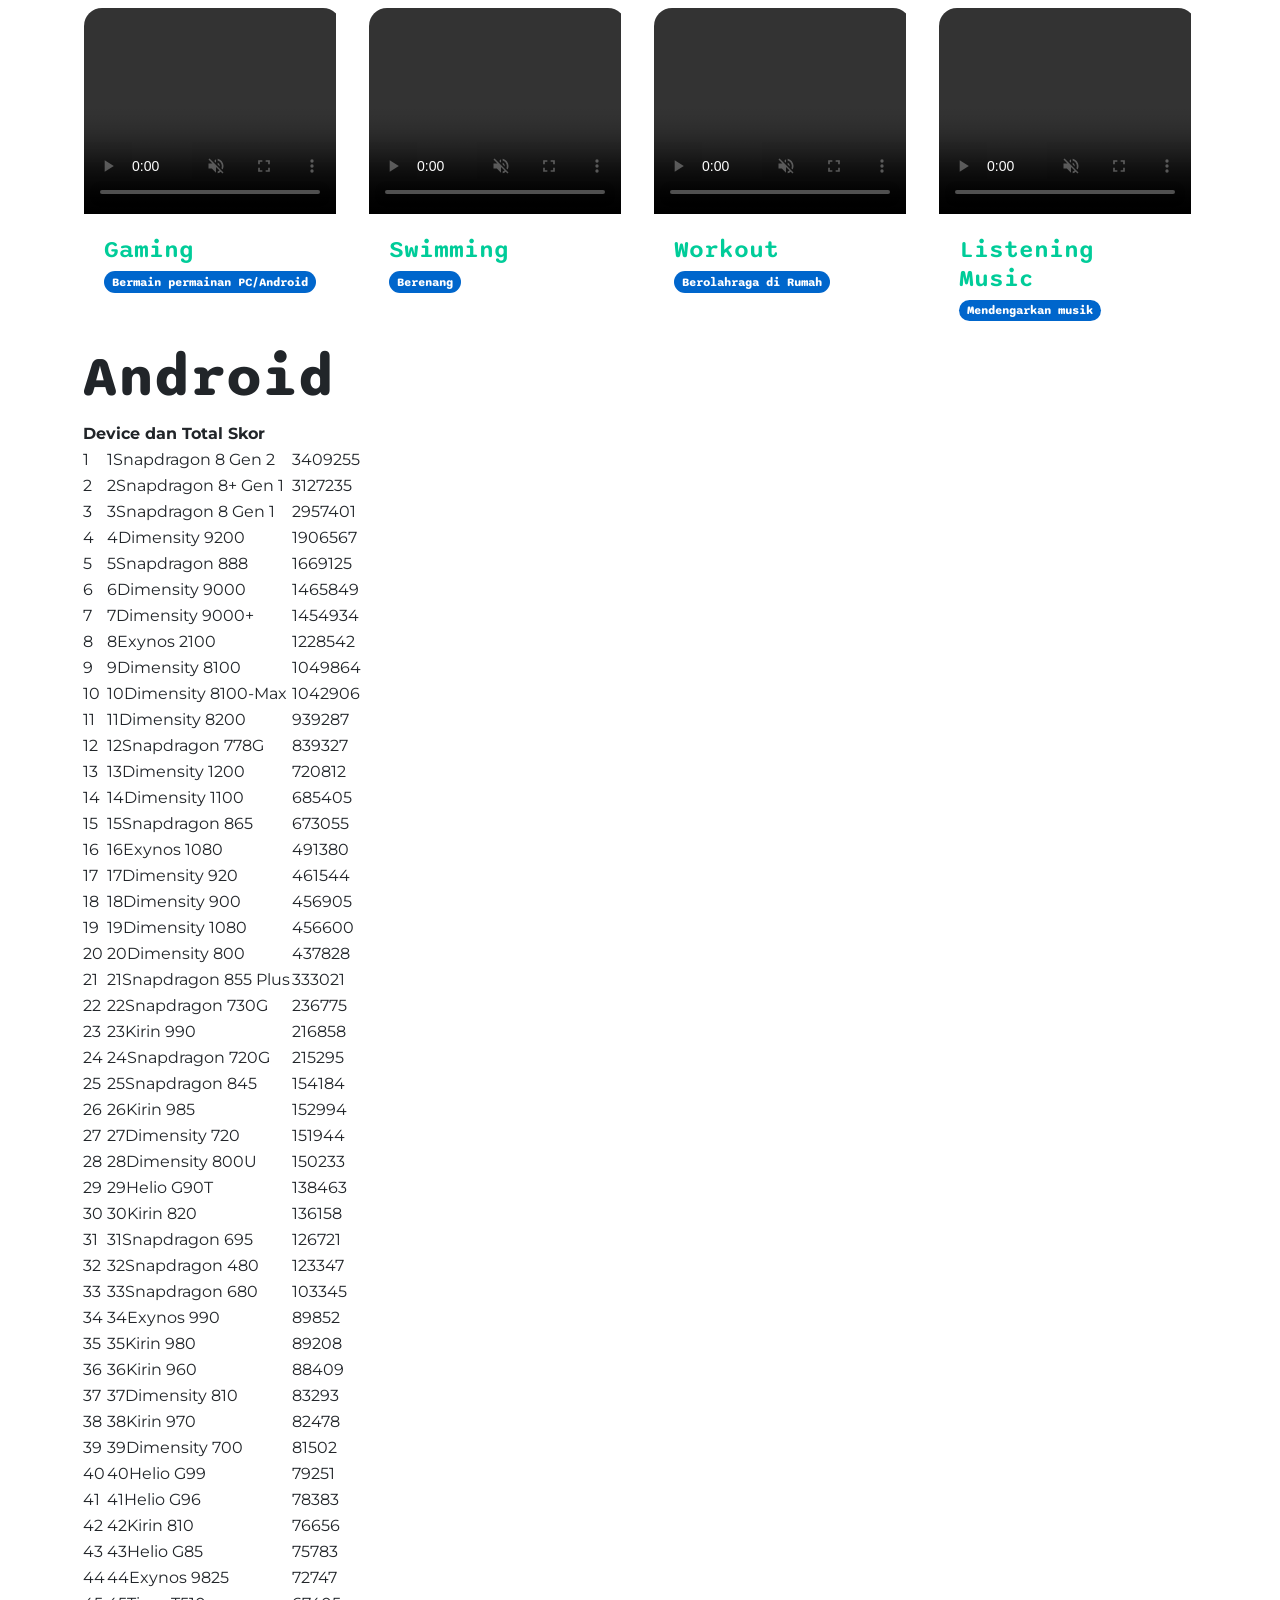
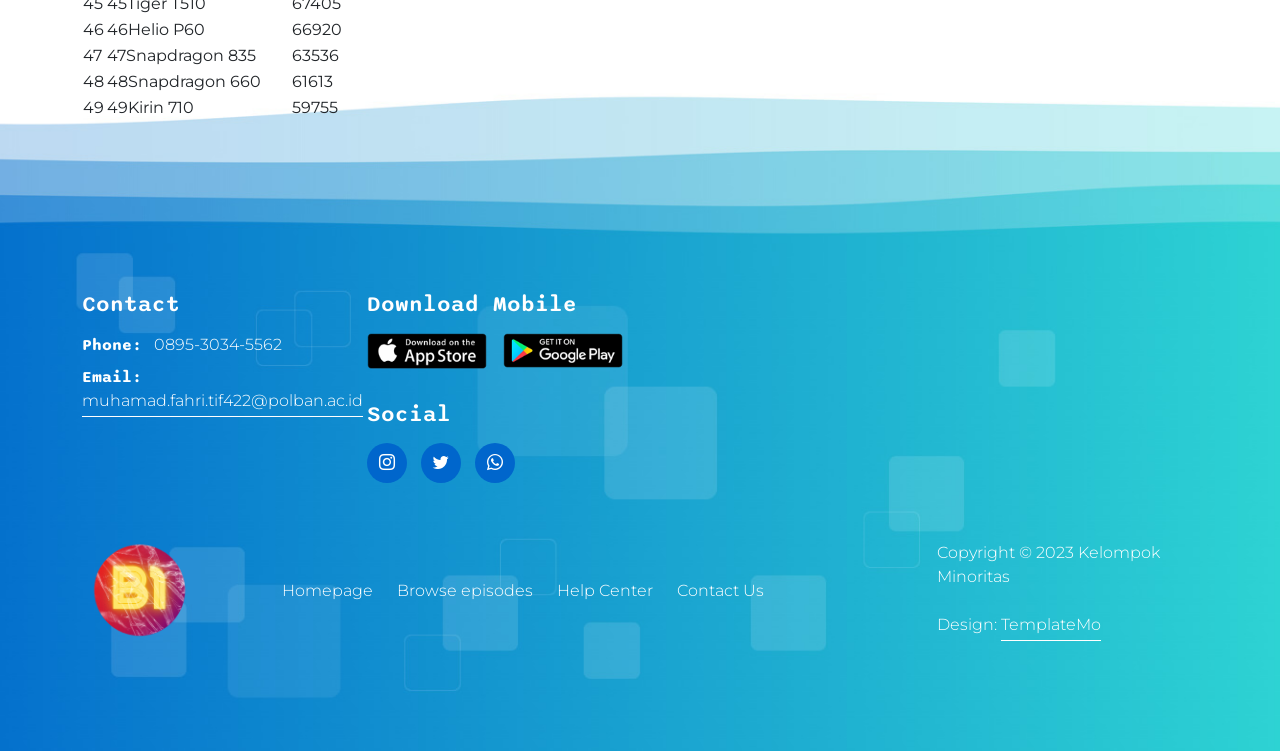
==== commit 7aae6b73: "json" ====
--- a/index.html
+++ b/index.html
@@ -247,7 +247,9 @@
         <section class="latest-podcast-section section-padding pb-0" id="section_2">
             <div class="container">
                 <div class="row justify-content-center">
-
+                    
+            
+            </section>
                     <div class="col-lg-12 col-12">
                         <div class="section-title-wrap mb-5">
                             <h4 class="section-title">Latest episodes</h4>
@@ -424,7 +426,7 @@
                 </div>
                 <title>Contoh Memuat Data JSON ke HTML</title>
                 </head>
-
+                
                 <body>
                     <h1>Android</h1>
                     <table>
@@ -575,4 +577,4 @@
 
 </body>
 
-</html>
+</html>
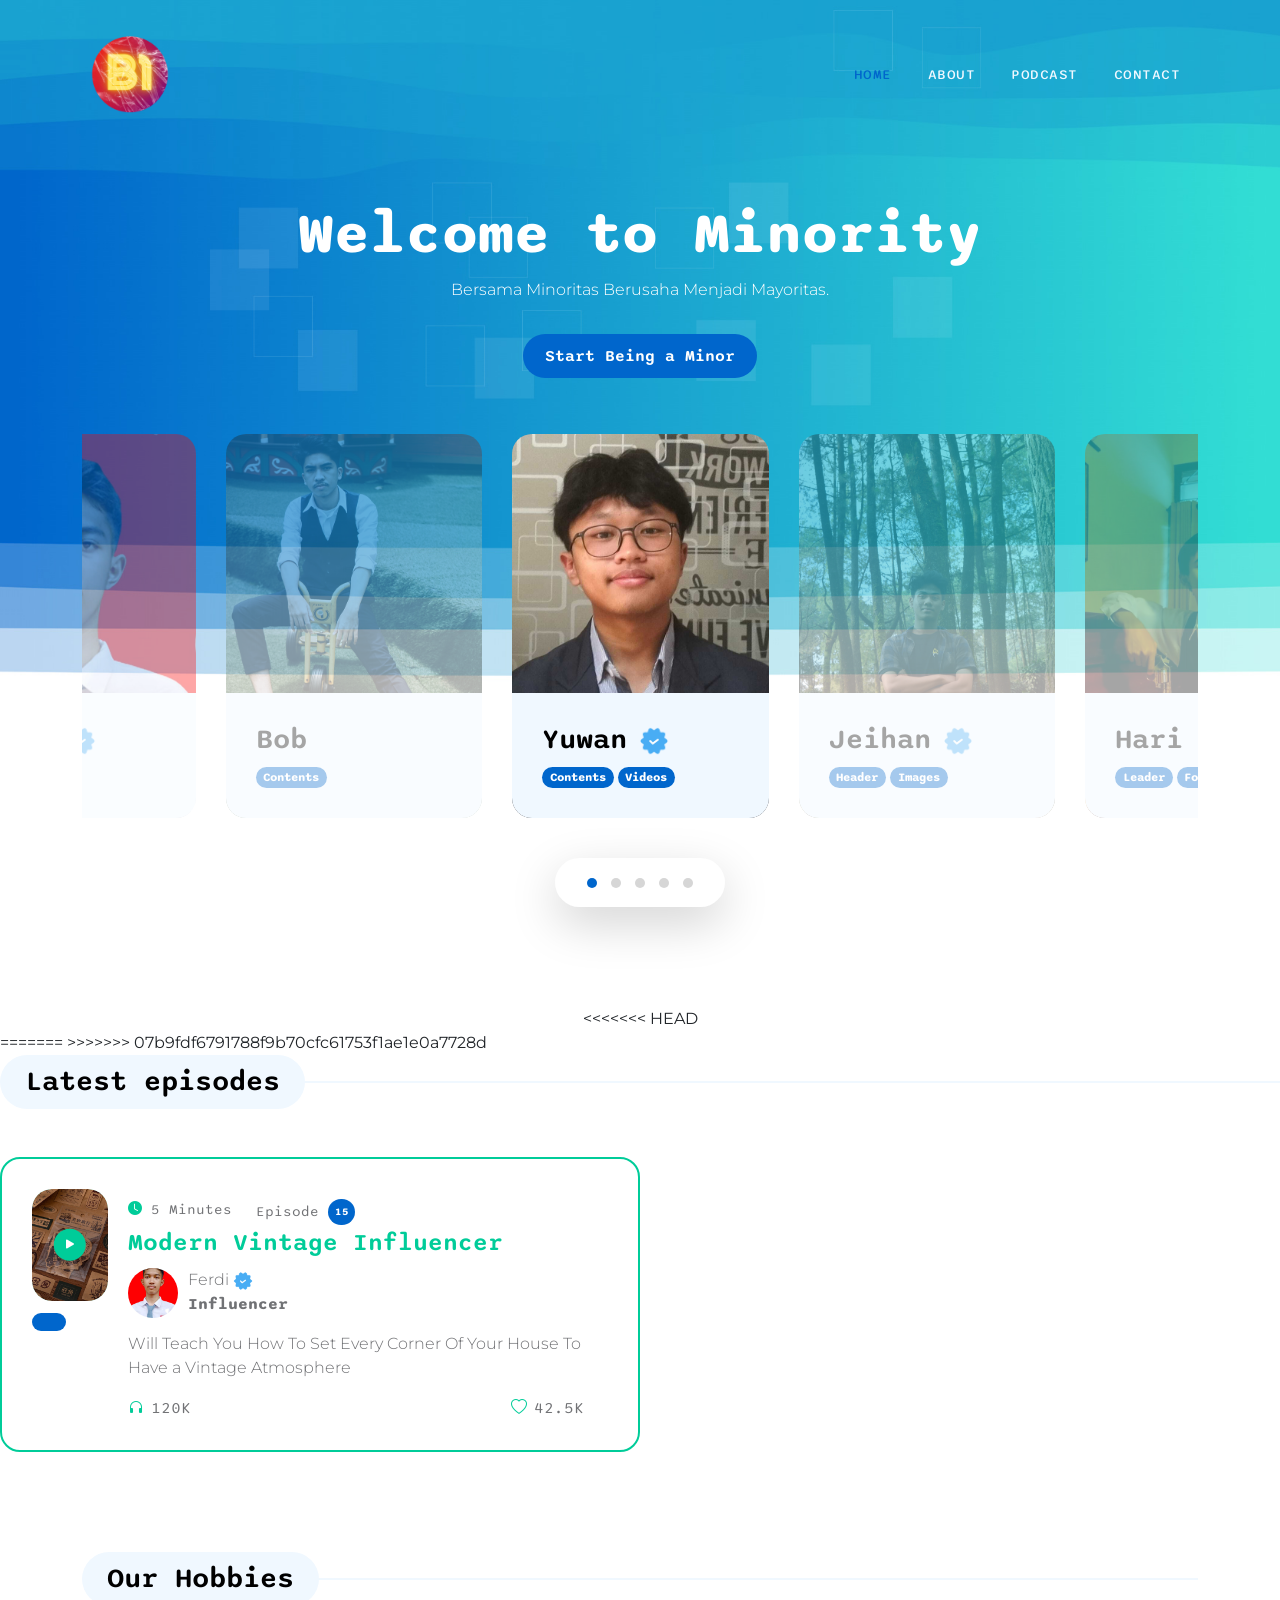
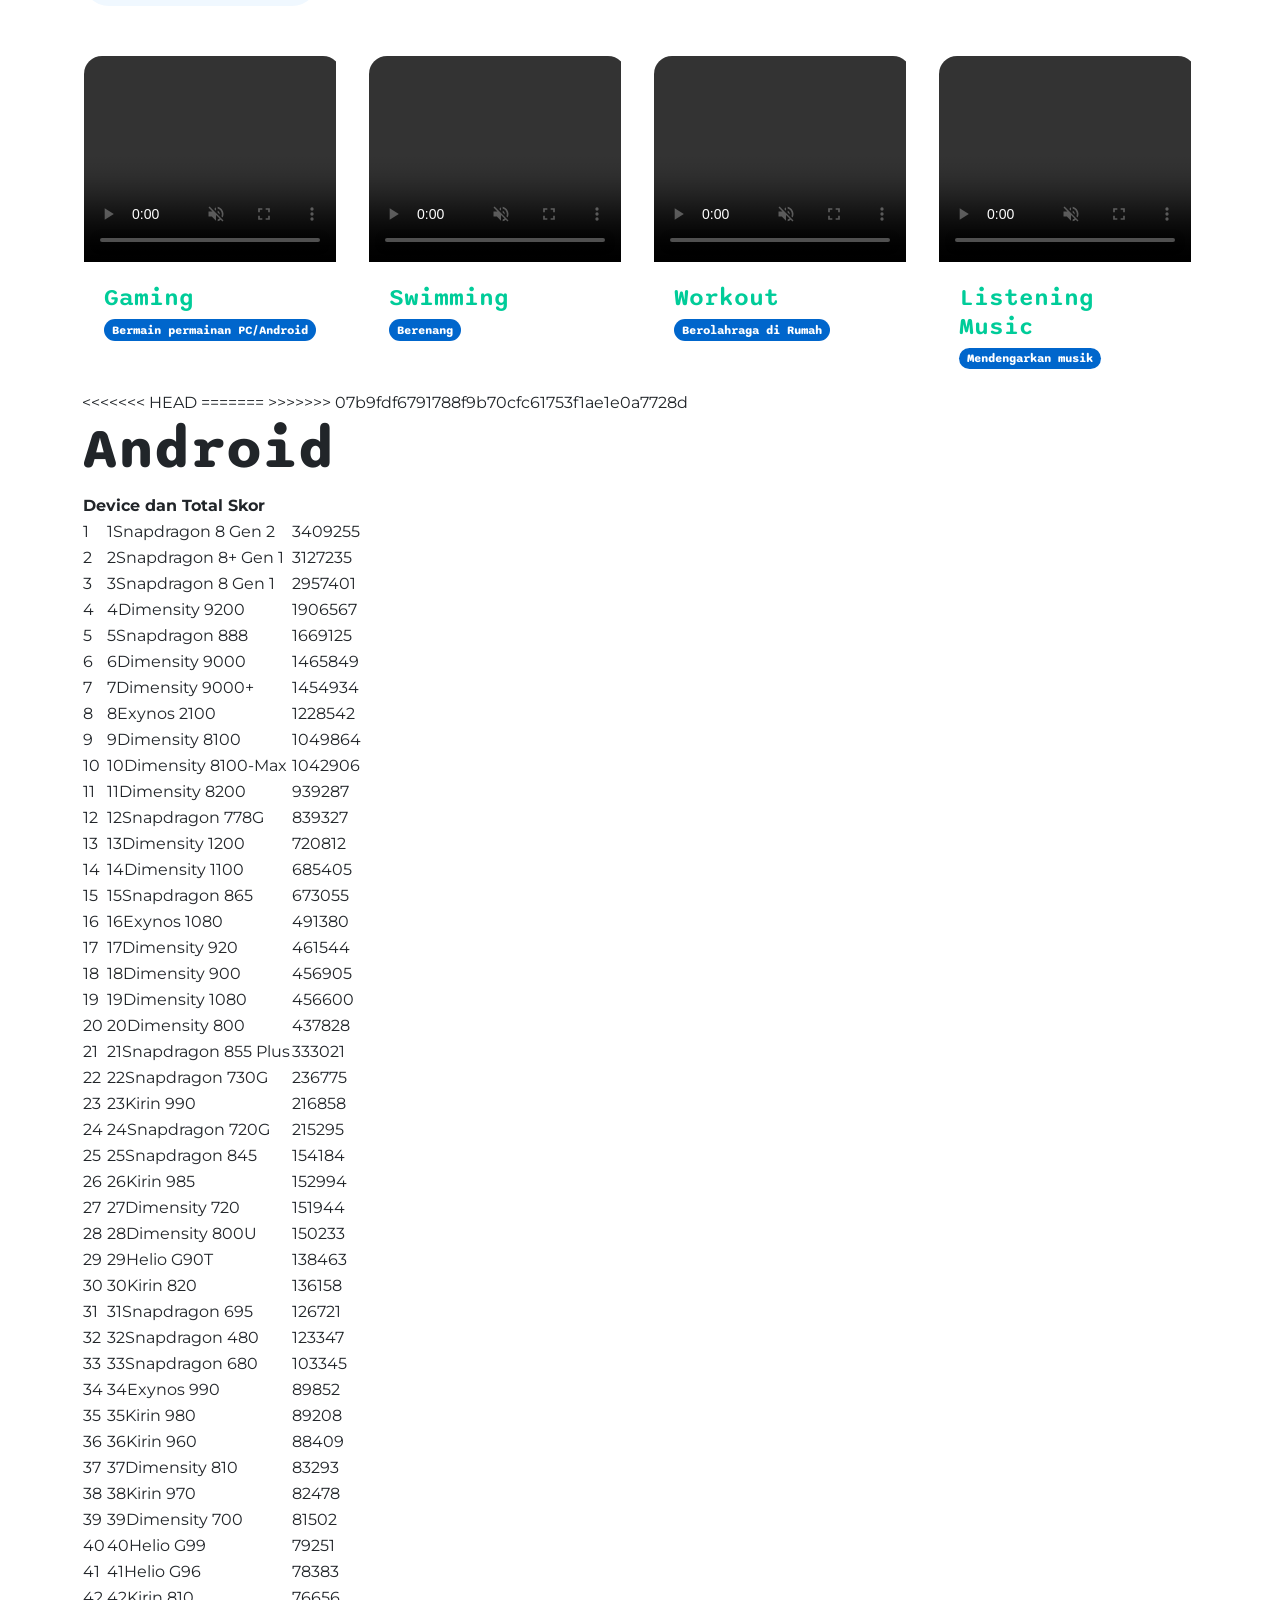
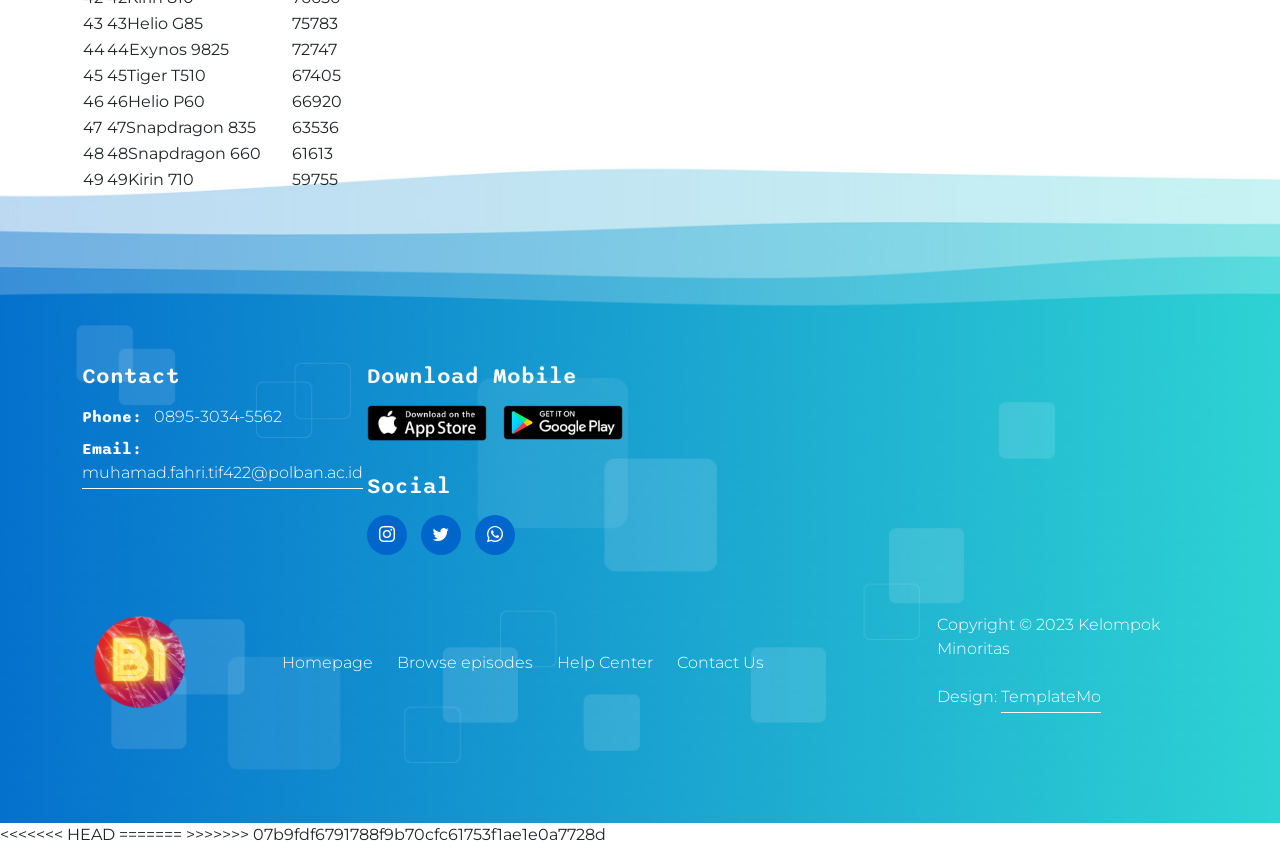
==== commit e5307a63: "json" ====
--- a/index.html
+++ b/index.html
@@ -247,9 +247,13 @@
         <section class="latest-podcast-section section-padding pb-0" id="section_2">
             <div class="container">
                 <div class="row justify-content-center">
+<<<<<<< HEAD
                     
             
             </section>
+=======
+
+>>>>>>> 07b9fdf6791788f9b70cfc61753f1ae1e0a7728d
                     <div class="col-lg-12 col-12">
                         <div class="section-title-wrap mb-5">
                             <h4 class="section-title">Latest episodes</h4>
@@ -426,7 +430,11 @@
                 </div>
                 <title>Contoh Memuat Data JSON ke HTML</title>
                 </head>
+<<<<<<< HEAD
                 
+=======
+
+>>>>>>> 07b9fdf6791788f9b70cfc61753f1ae1e0a7728d
                 <body>
                     <h1>Android</h1>
                     <table>
@@ -577,4 +585,8 @@
 
 </body>
 
-</html>+<<<<<<< HEAD
+</html>
+=======
+</html>
+>>>>>>> 07b9fdf6791788f9b70cfc61753f1ae1e0a7728d
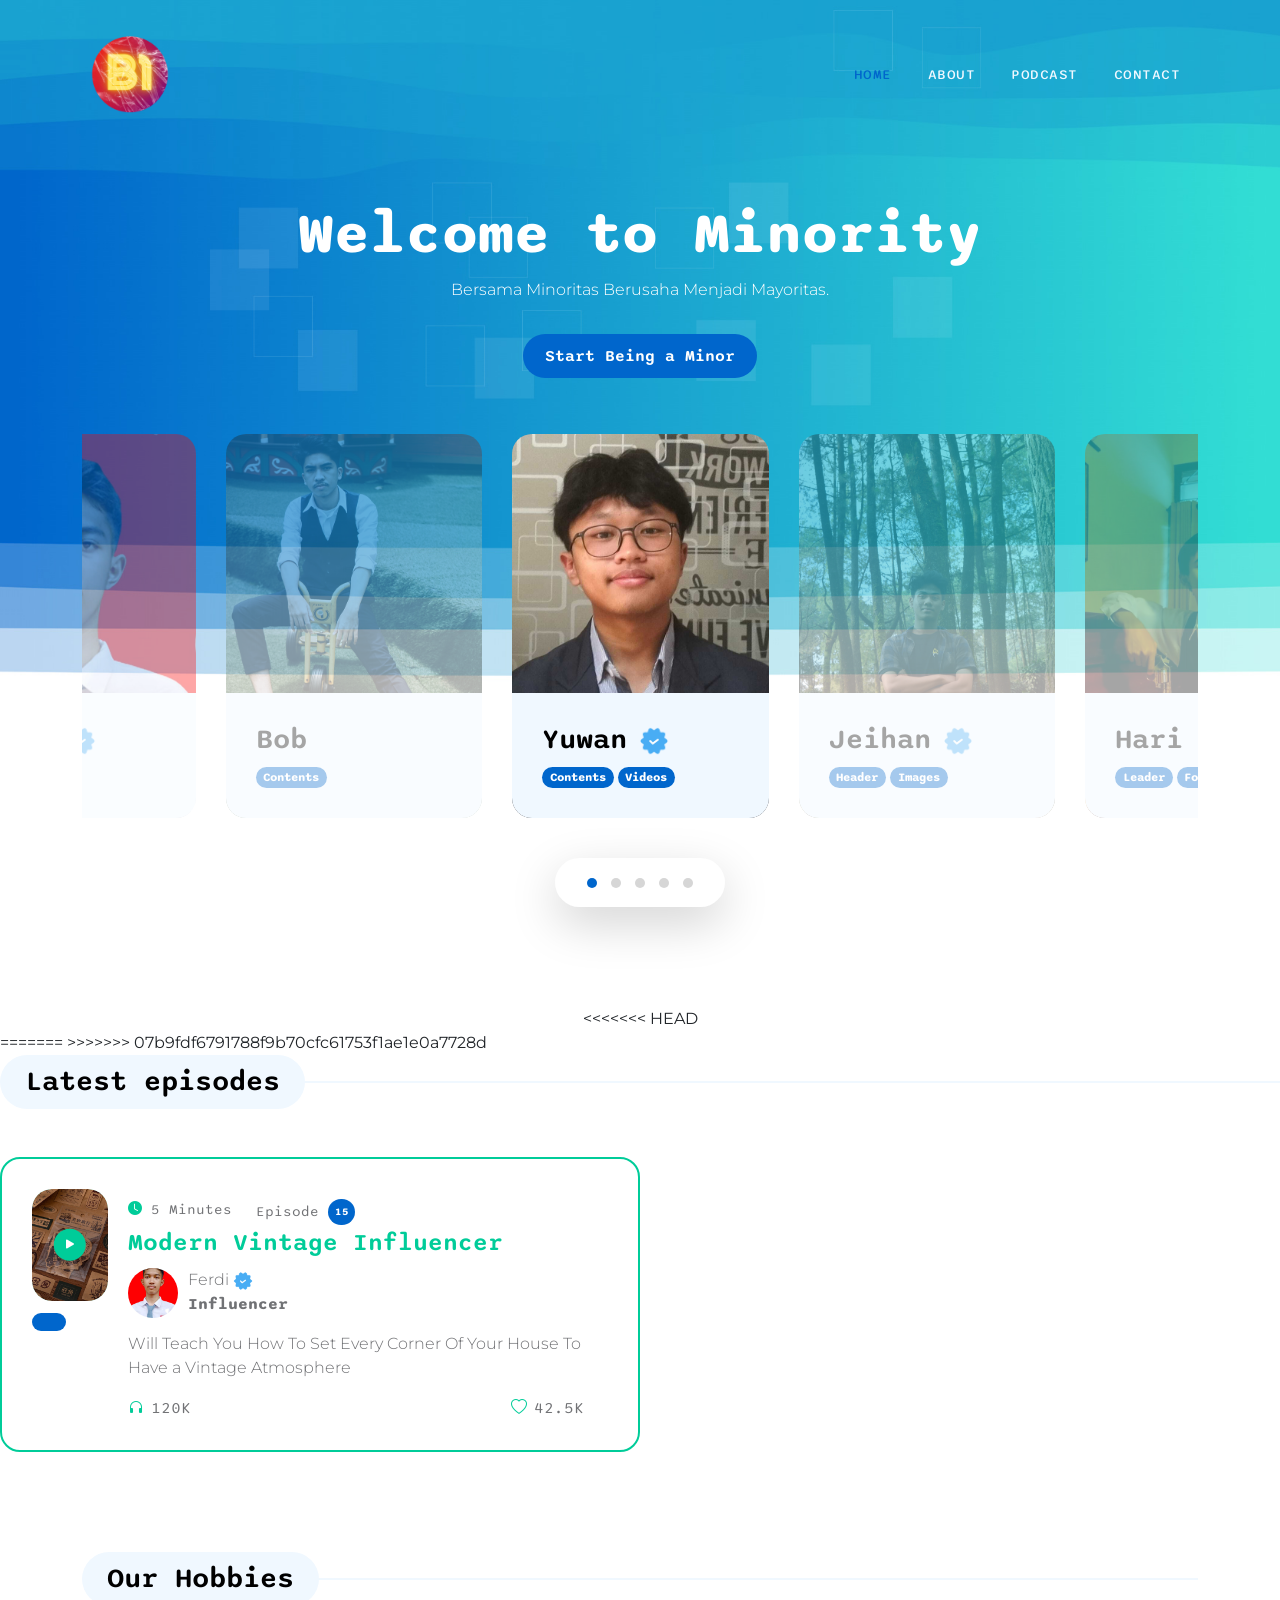
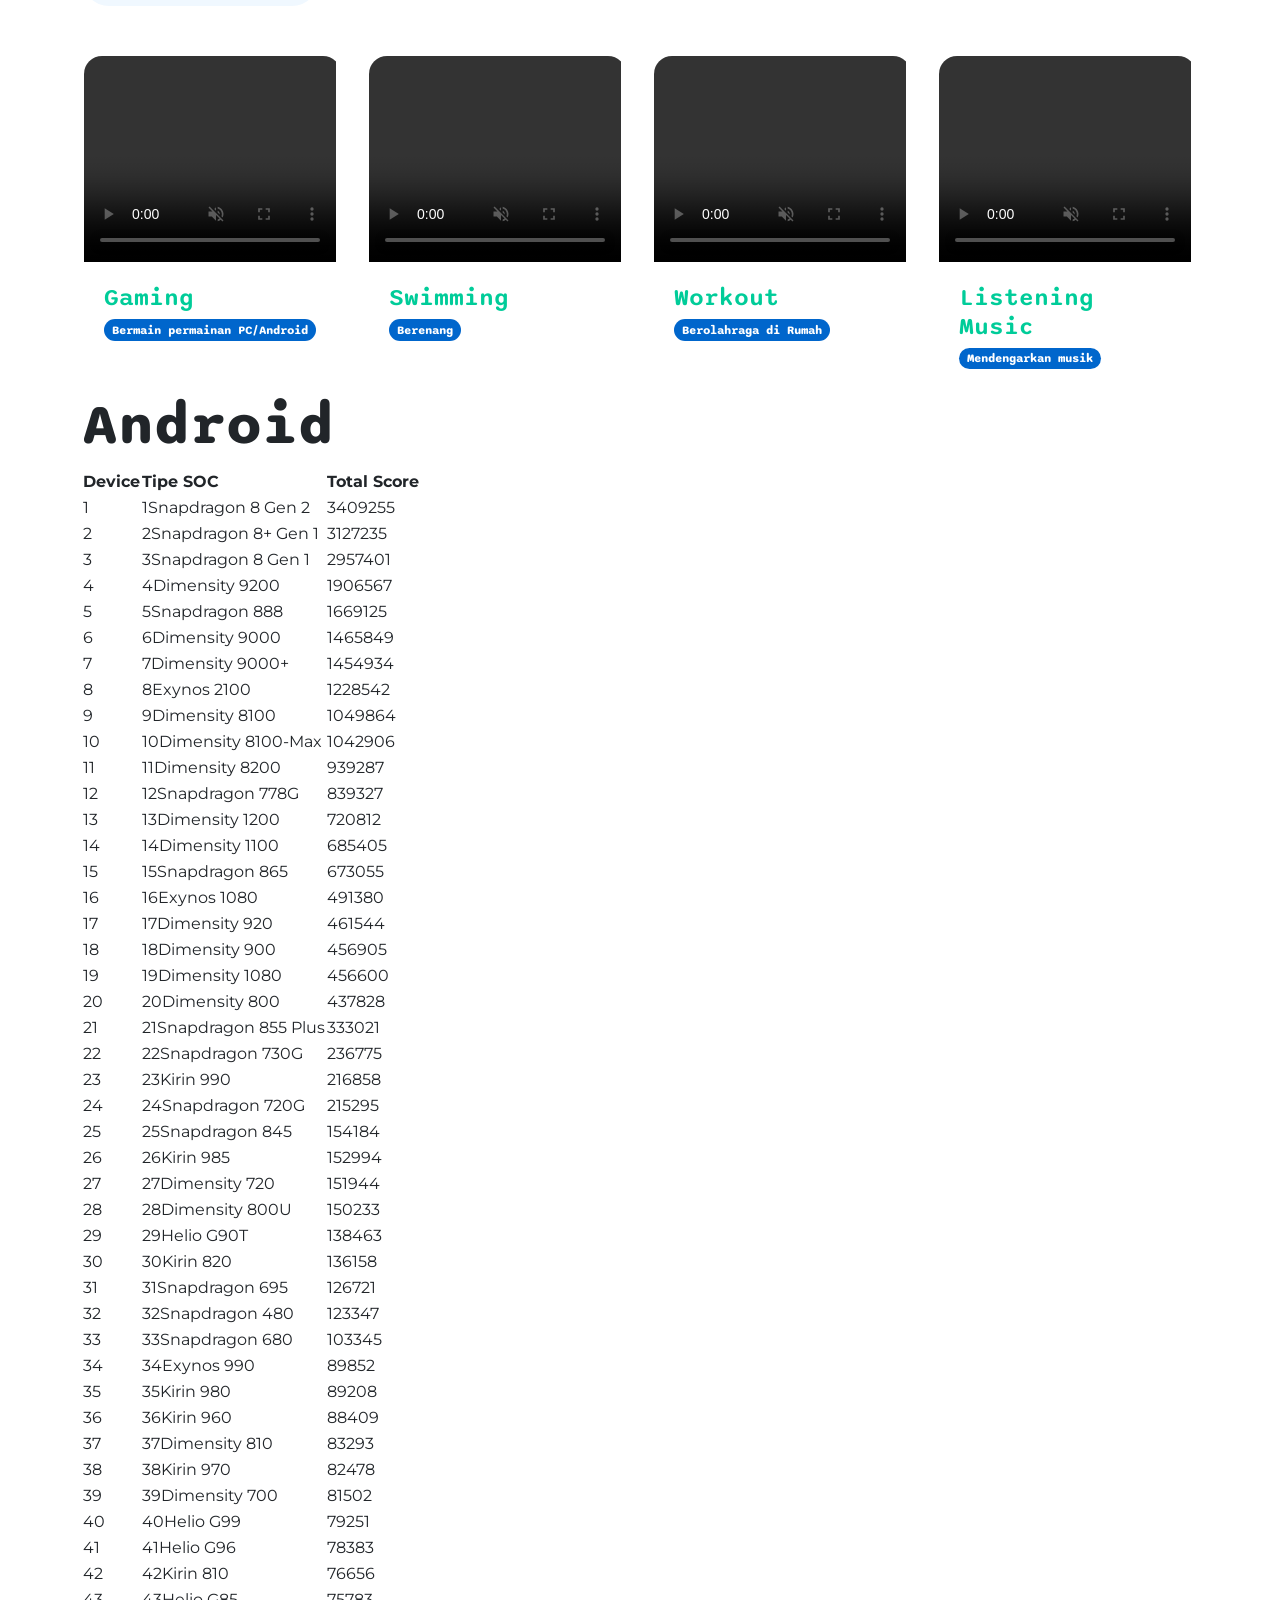
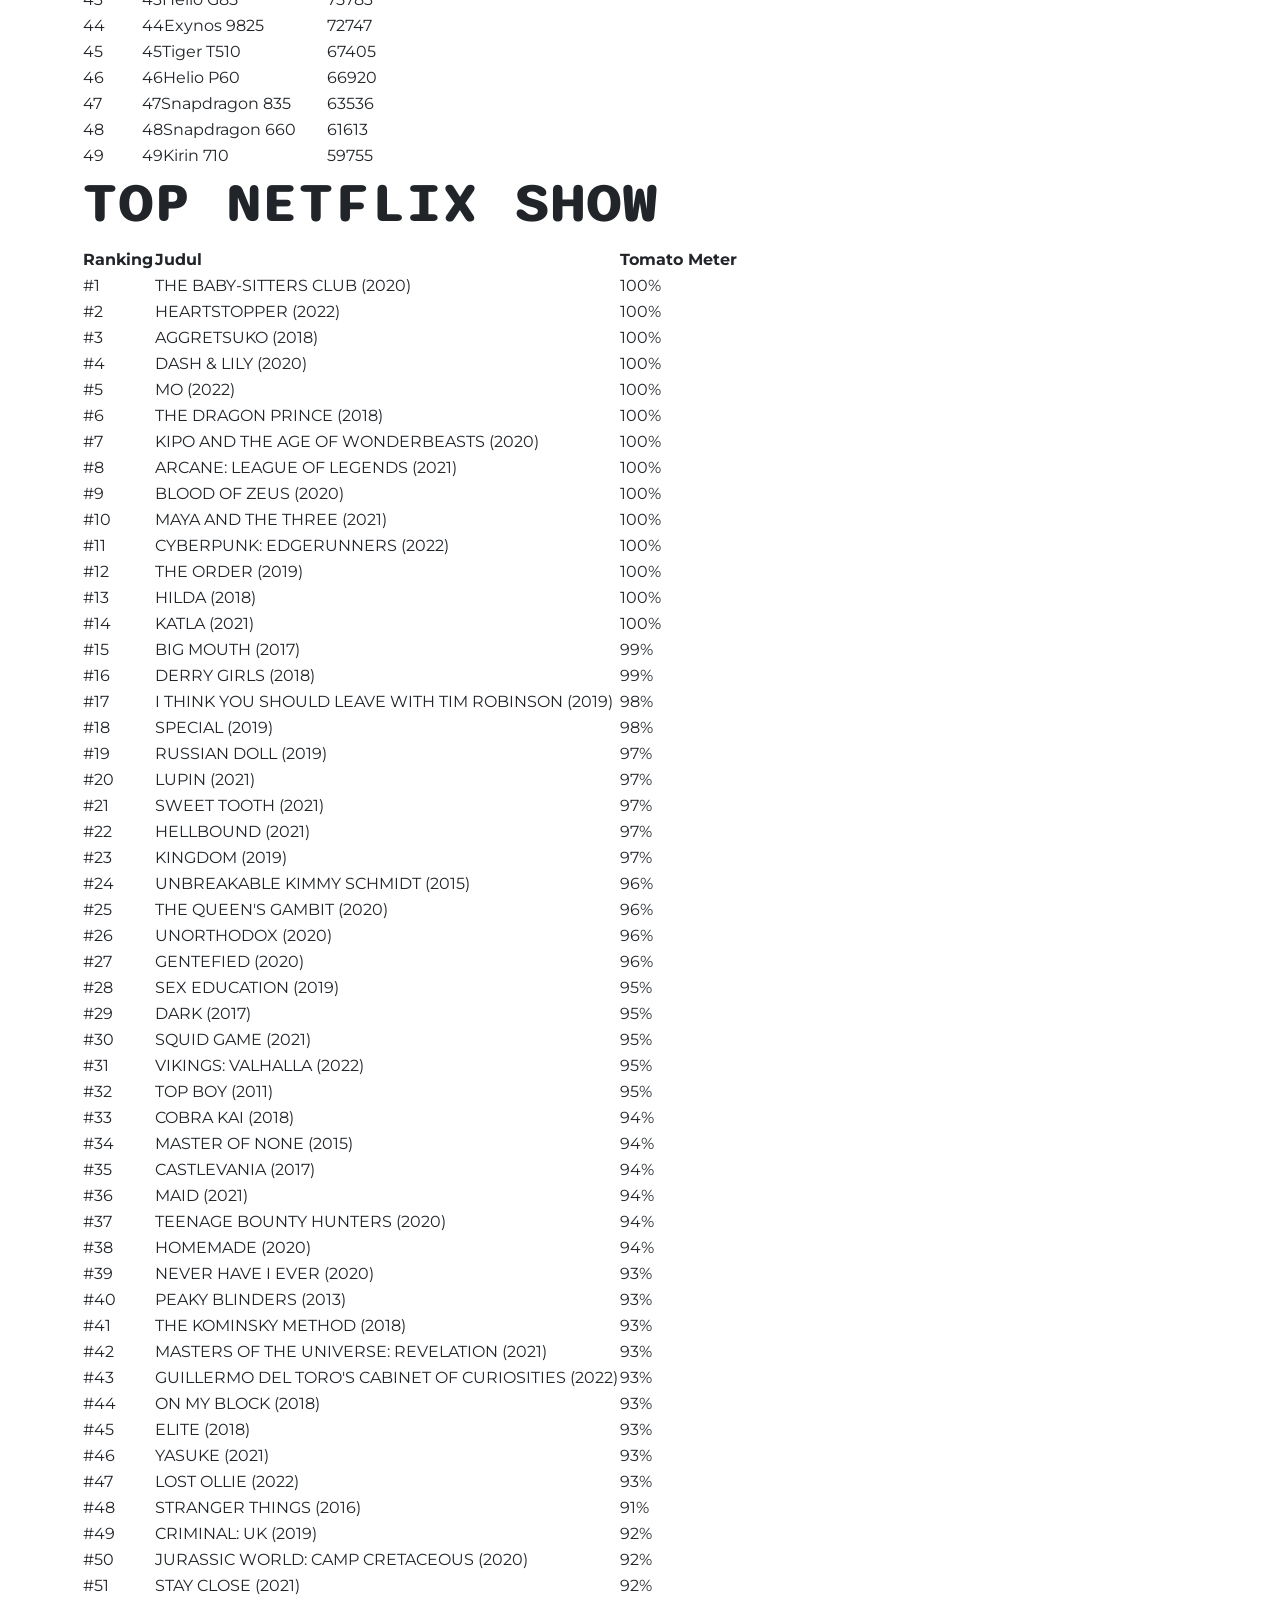
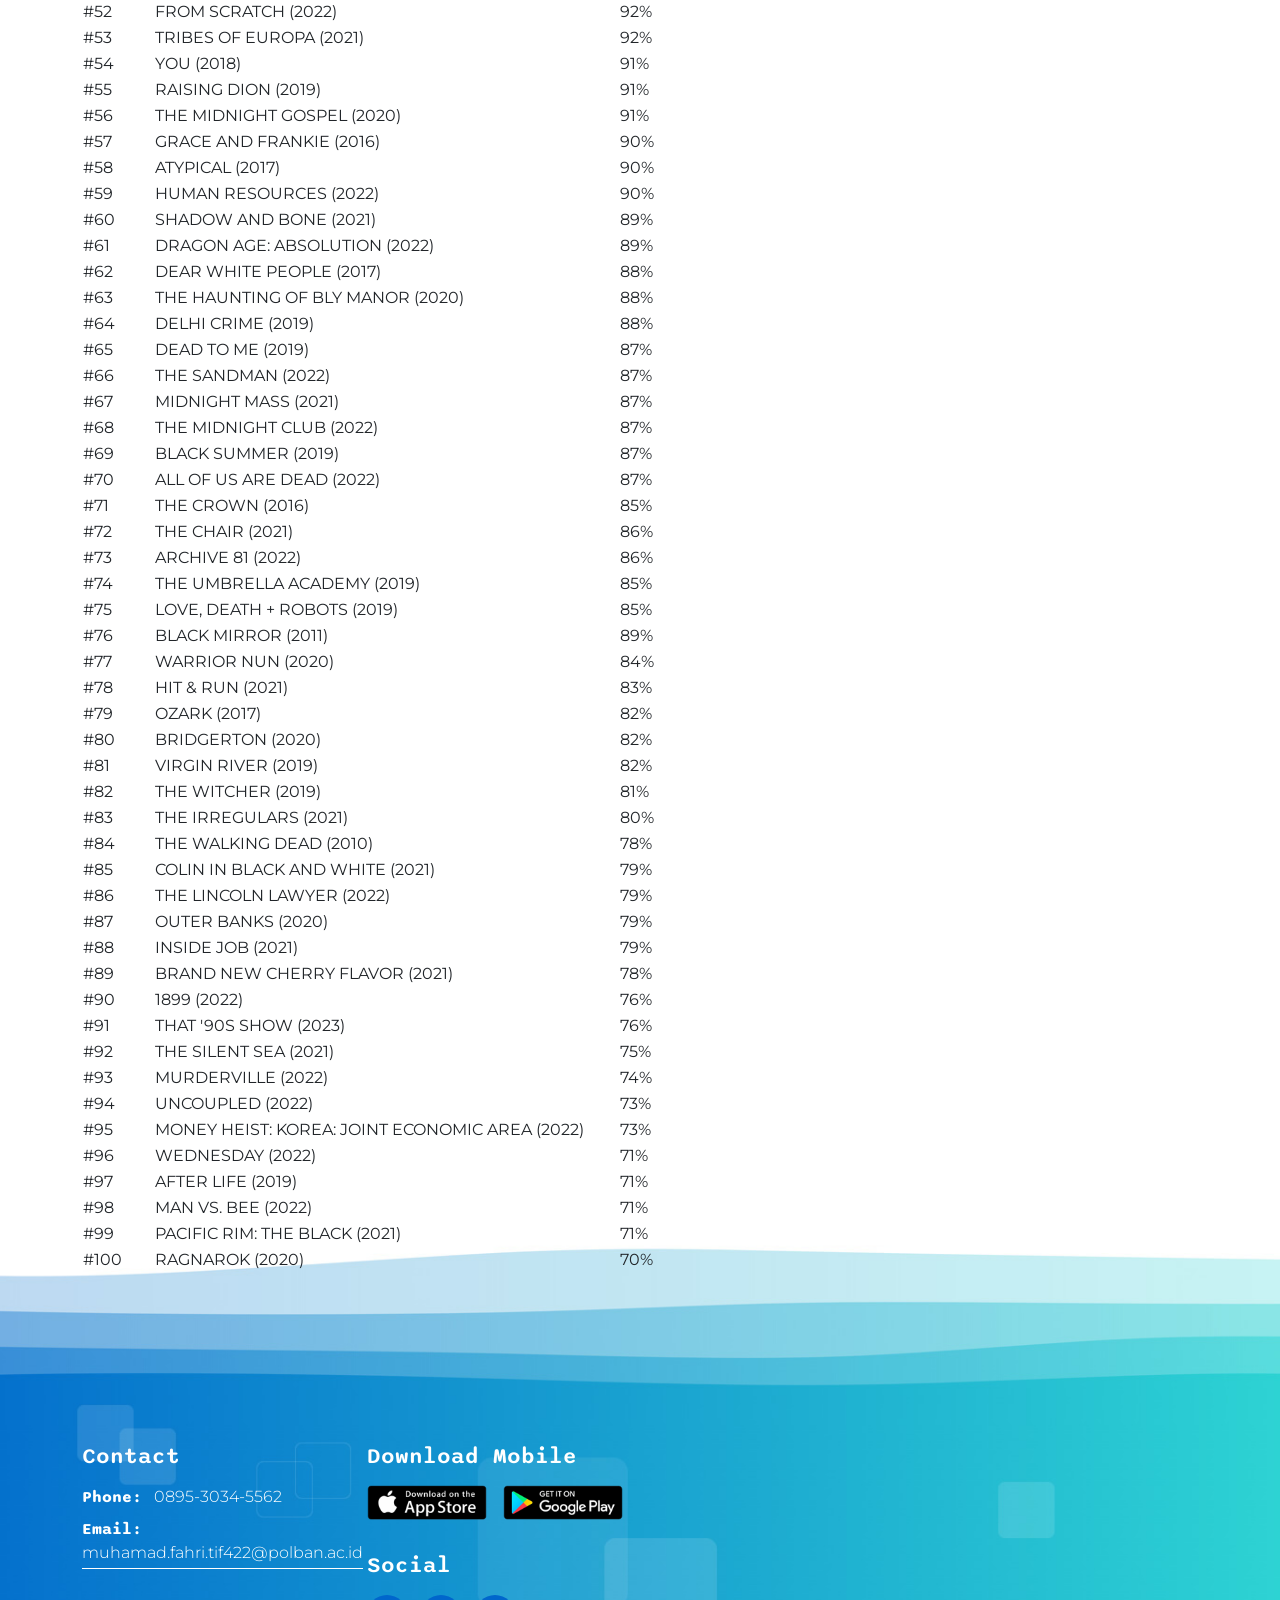
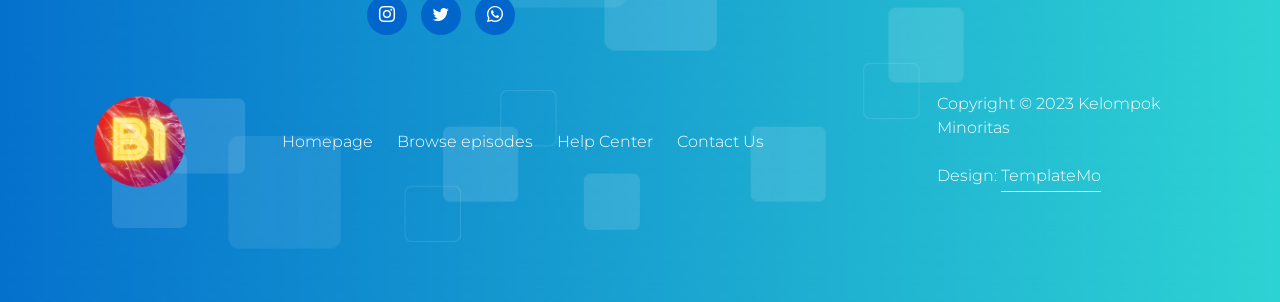
==== commit 4088aa86: "Menampilkan Netflix" ====
--- a/index.html
+++ b/index.html
@@ -428,60 +428,76 @@
                     </div>
 
                 </div>
-                <title>Contoh Memuat Data JSON ke HTML</title>
+                <!DOCTYPE html>
+                <!DOCTYPE html>
+                <html>
+                <head>
+                    <title>Contoh Memuat Data JSON ke HTML</title>
                 </head>
-<<<<<<< HEAD
-                
-=======
-
->>>>>>> 07b9fdf6791788f9b70cfc61753f1ae1e0a7728d
                 <body>
                     <h1>Android</h1>
                     <table>
-                        <tr></tr>
-                            <th>Device dan Total Skor </th>
-                        </tr>
-
+                        <thead>
+                            <tr>
+                                <th>Device</th>
+                                <th>Tipe SOC</th>
+                                <th>Total Score</th>
+                            </tr>
+                        </thead>
+                        <tbody id="data-chipset">
+                        </tbody>
                     </table>
-                    <table id="data-mahasiswa"></table>
+                    <h1>TOP NETFLIX SHOW</h1>
+                    <table>
+                        <thead>
+                            <tr>
+                                <th>Ranking</th>
+                                <th>Judul</th>
+                                <th>Tomato Meter</th>
+                            </tr>
+                        </thead>
+                        <tbody id="data-netflix">
+                        </tbody>
+                    </table>
+                
+                    <script src="https://code.jquery.com/jquery-3.6.0.min.js"></script>
                     <script>
-                        $(document).ready(function () {
-          
-                            // FETCHING DATA FROM JSON FILE
-                            $.getJSON("AI_Chipset.json", 
-                                    function (data) {
-                                var student = '';
-          
-                                // ITERATING THROUGH OBJECTS
-                                $.each(data, function (key, value) {
-          
-                                    //CONSTRUCTION OF ROWS HAVING
-                                    // DATA FROM JSON OBJECT
-                                    student += '<tr>';
-                                    student += '<td>' + 
-                                        value.id + '</td>';
-          
-                                    student += '<td>' + 
-                                        value.TipeSOC + '</td>';
-          
-                                    student += '<td>' + 
-                                        value.TotalScore + '</td>';
-          
-          
-                                    student += '</tr>';
+                        $(document).ready(function() {
+                            // Load data AI_Chipset
+                            $.getJSON("AI_Chipset.json", function(data) {
+                                var rows = '';
+                                $.each(data, function(index, item) {
+                                    rows += '<tr>';
+                                    rows += '<td>' + item.id + '</td>';
+                                    rows += '<td>' + item.TipeSOC + '</td>';
+                                    rows += '<td>' + item.TotalScore + '</td>';
+                                    rows += '</tr>';
                                 });
-                                  
-                                //INSERTING ROWS INTO TABLE 
-                                $('#data-mahasiswa').append(student);
+                                $('#data-chipset').html(rows);
+                            });
+                
+                            // Load data HasilScrappingTomato
+                            $.getJSON("HasilScrappingTomato.json", function(data) {
+                                var rows = '';
+                                $.each(data, function(index, item) {
+                                    rows += '<tr>';
+                                    rows += '<td>' + item.Ranking + '</td>';
+                                    rows += '<td>' + item.Judul + '</td>';
+                                    rows += '<td>' + item.TomatoMeter + '</td>';
+                                    rows += '</tr>';
+                                });
+                                $('#data-netflix').html(rows);
                             });
                         });
                     </script>
+                </body>
+                </html>
+                
+
 
             </div>
 
         </section>
-
-
 
         <footer class="site-footer">
             <div class="container">
@@ -583,10 +599,4 @@
         <script src="js/owl.carousel.min.js"></script>
         <script src="js/custom.js"></script>
 
-</body>
-
-<<<<<<< HEAD
-</html>
-=======
-</html>
->>>>>>> 07b9fdf6791788f9b70cfc61753f1ae1e0a7728d
+</body>
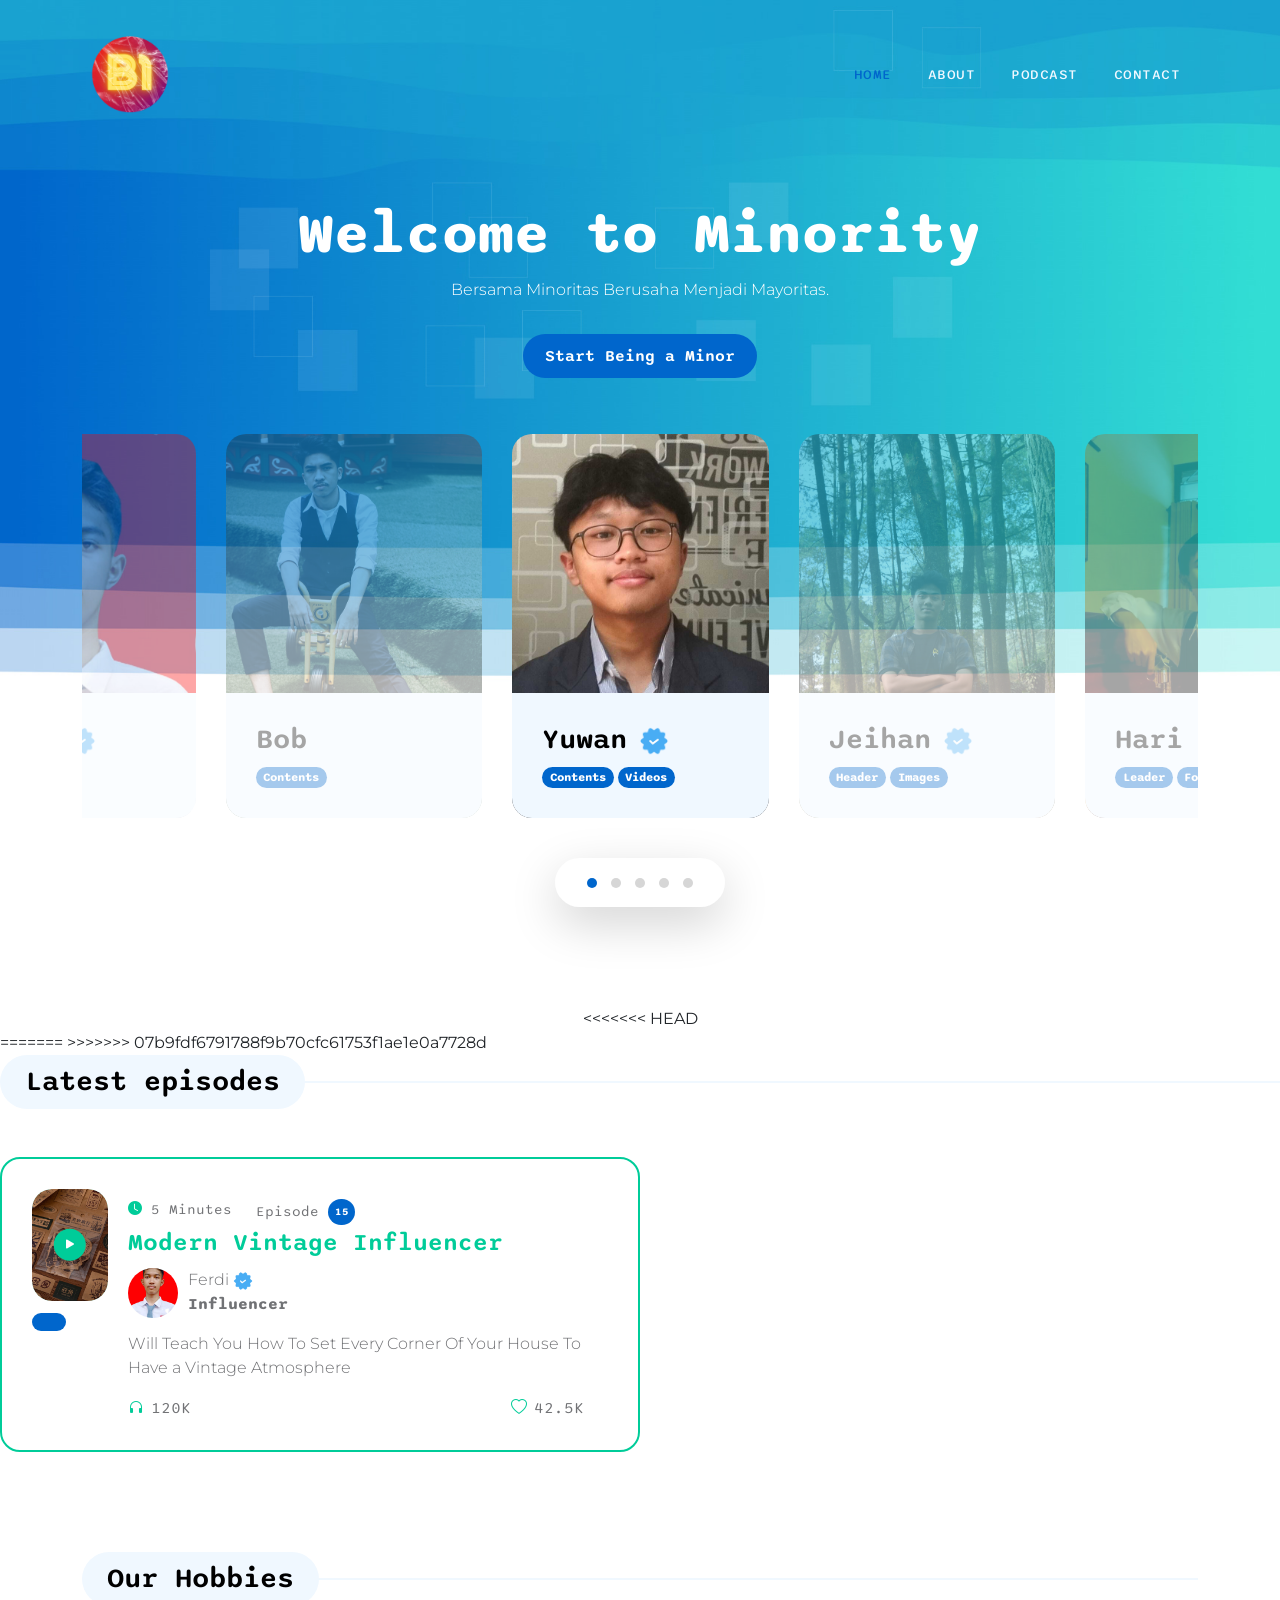
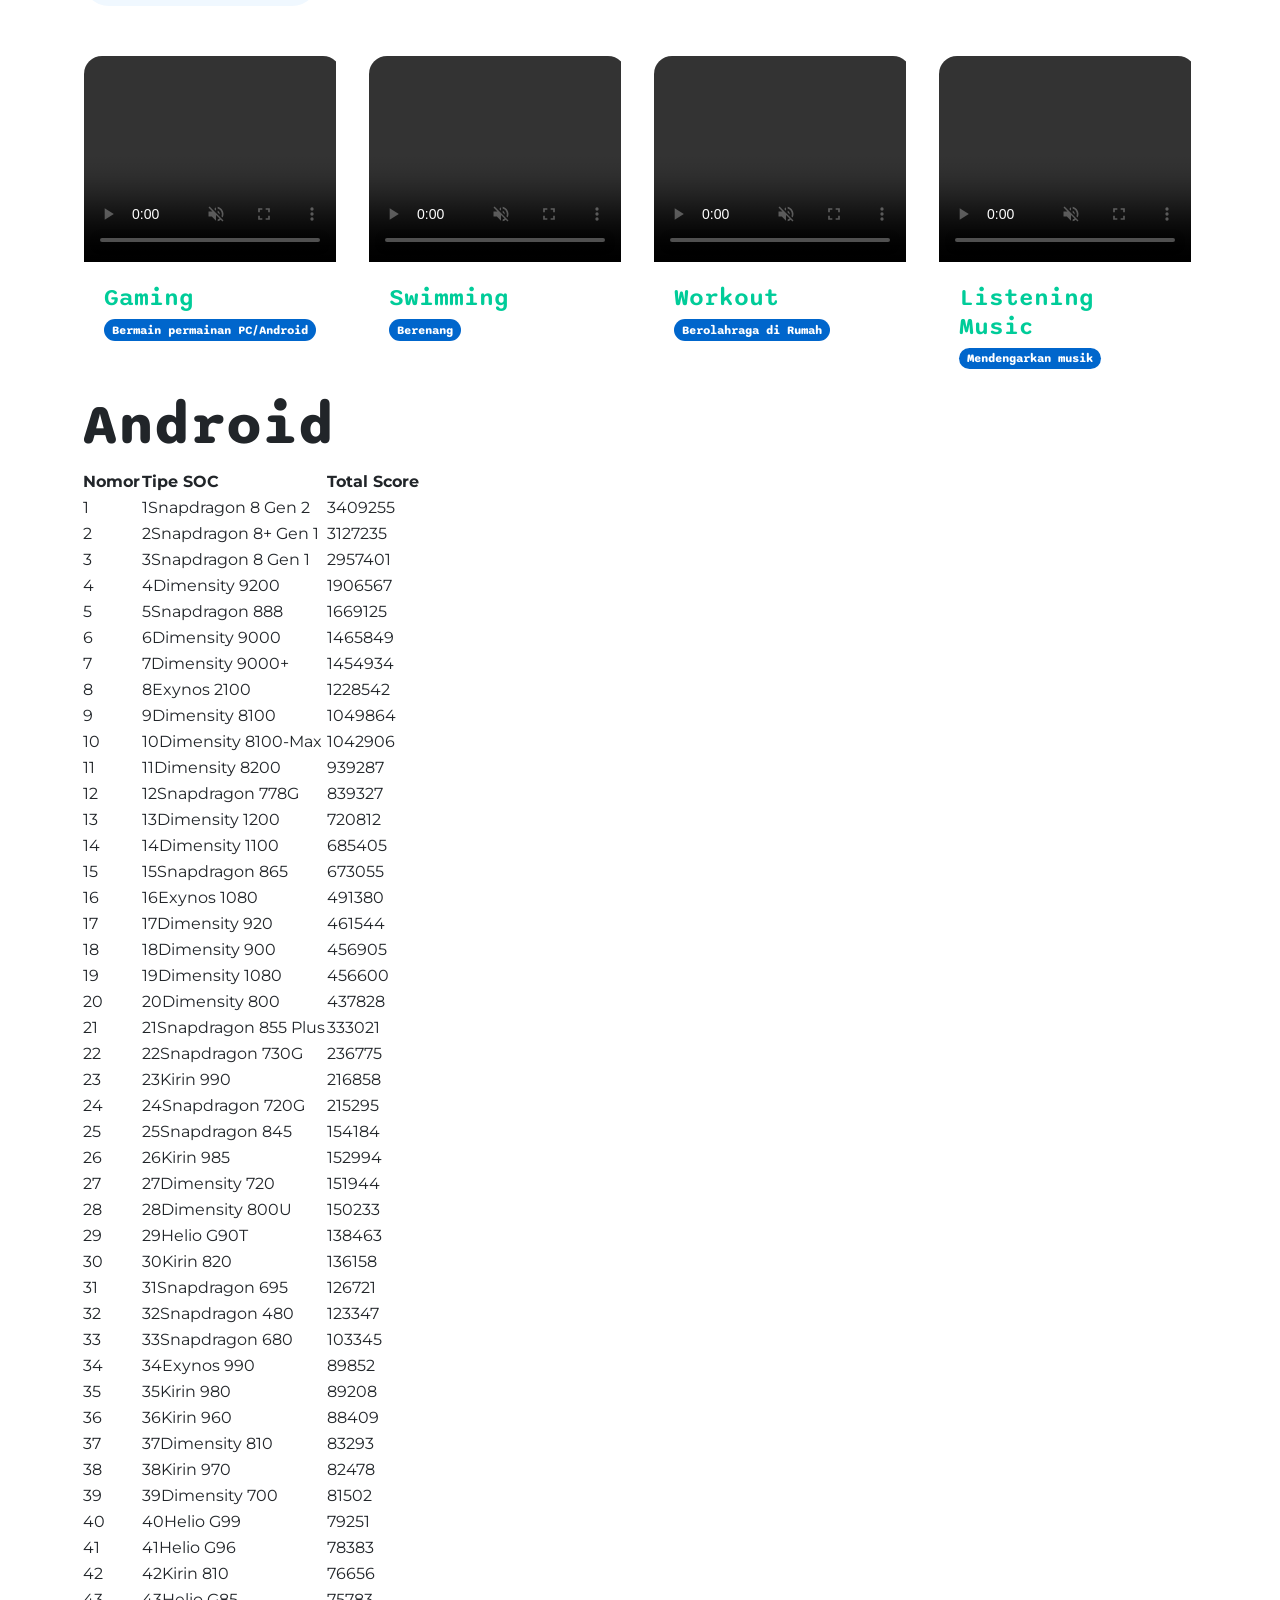
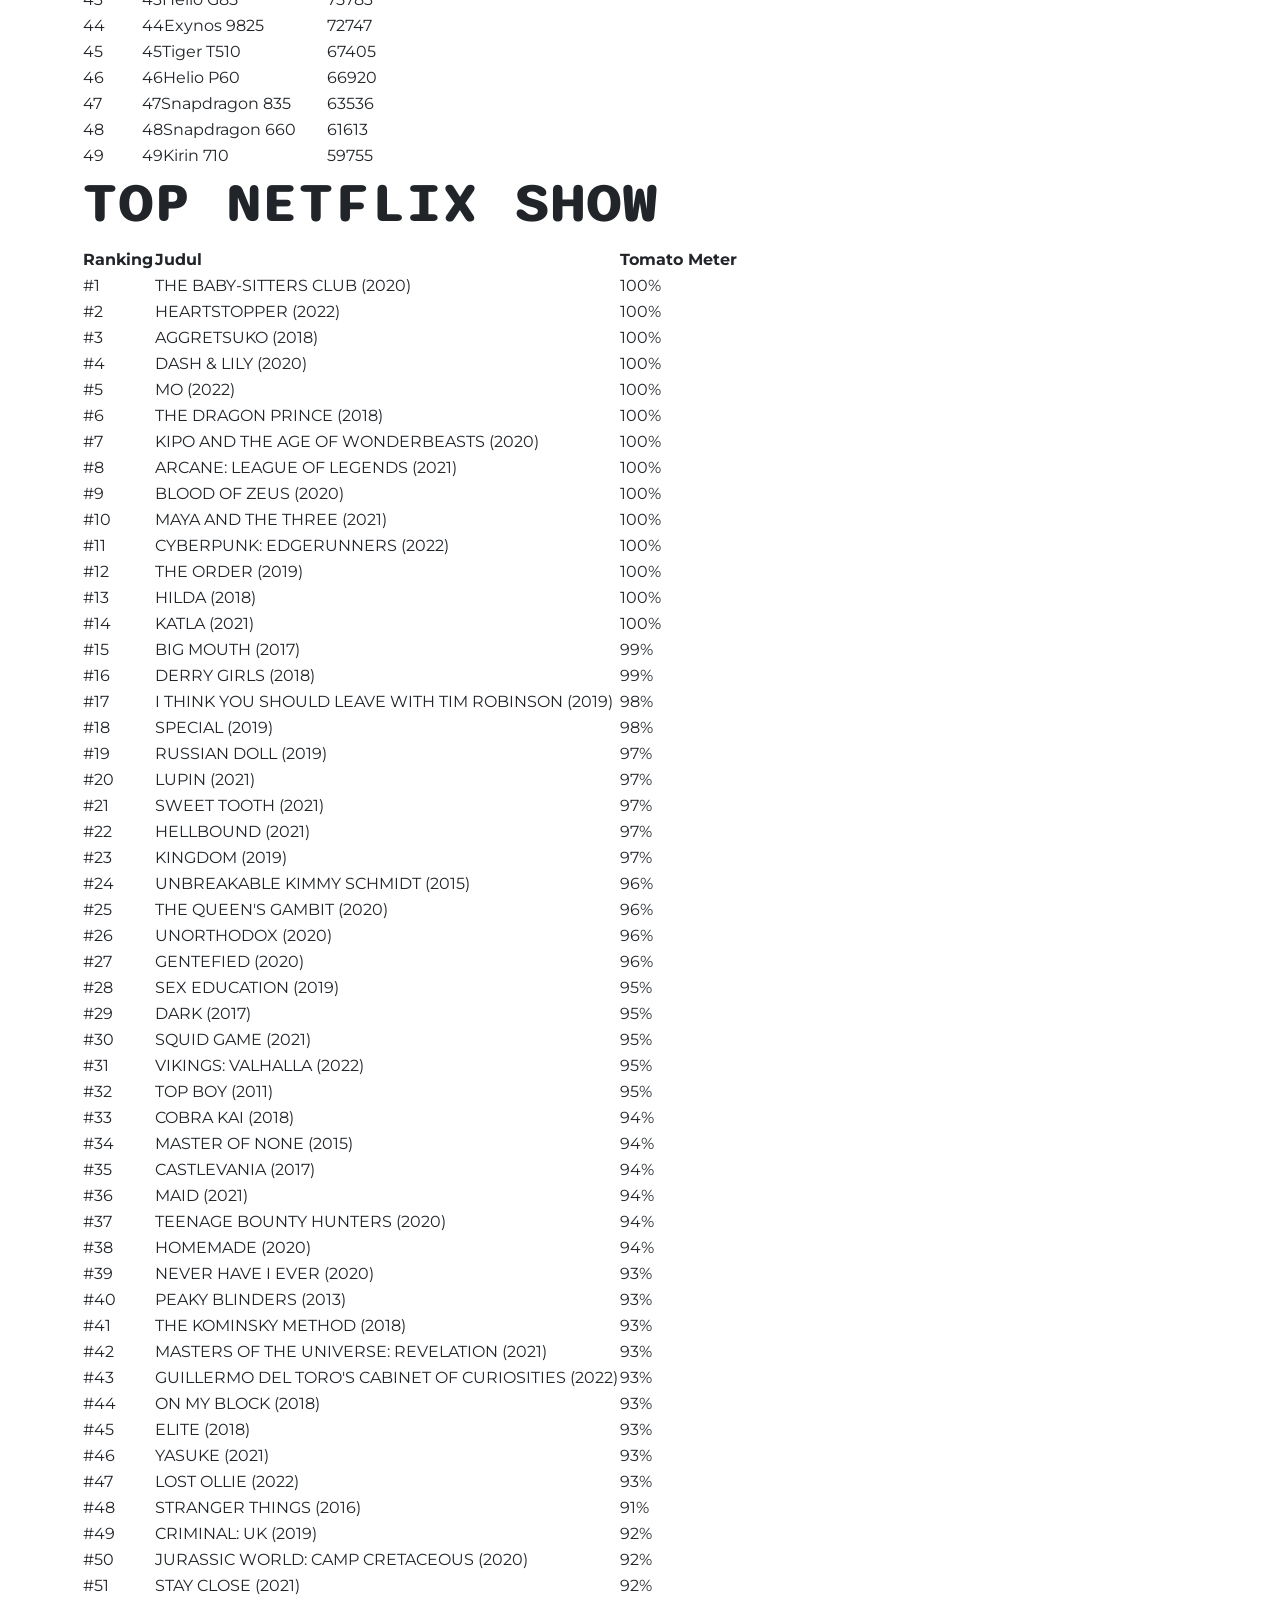
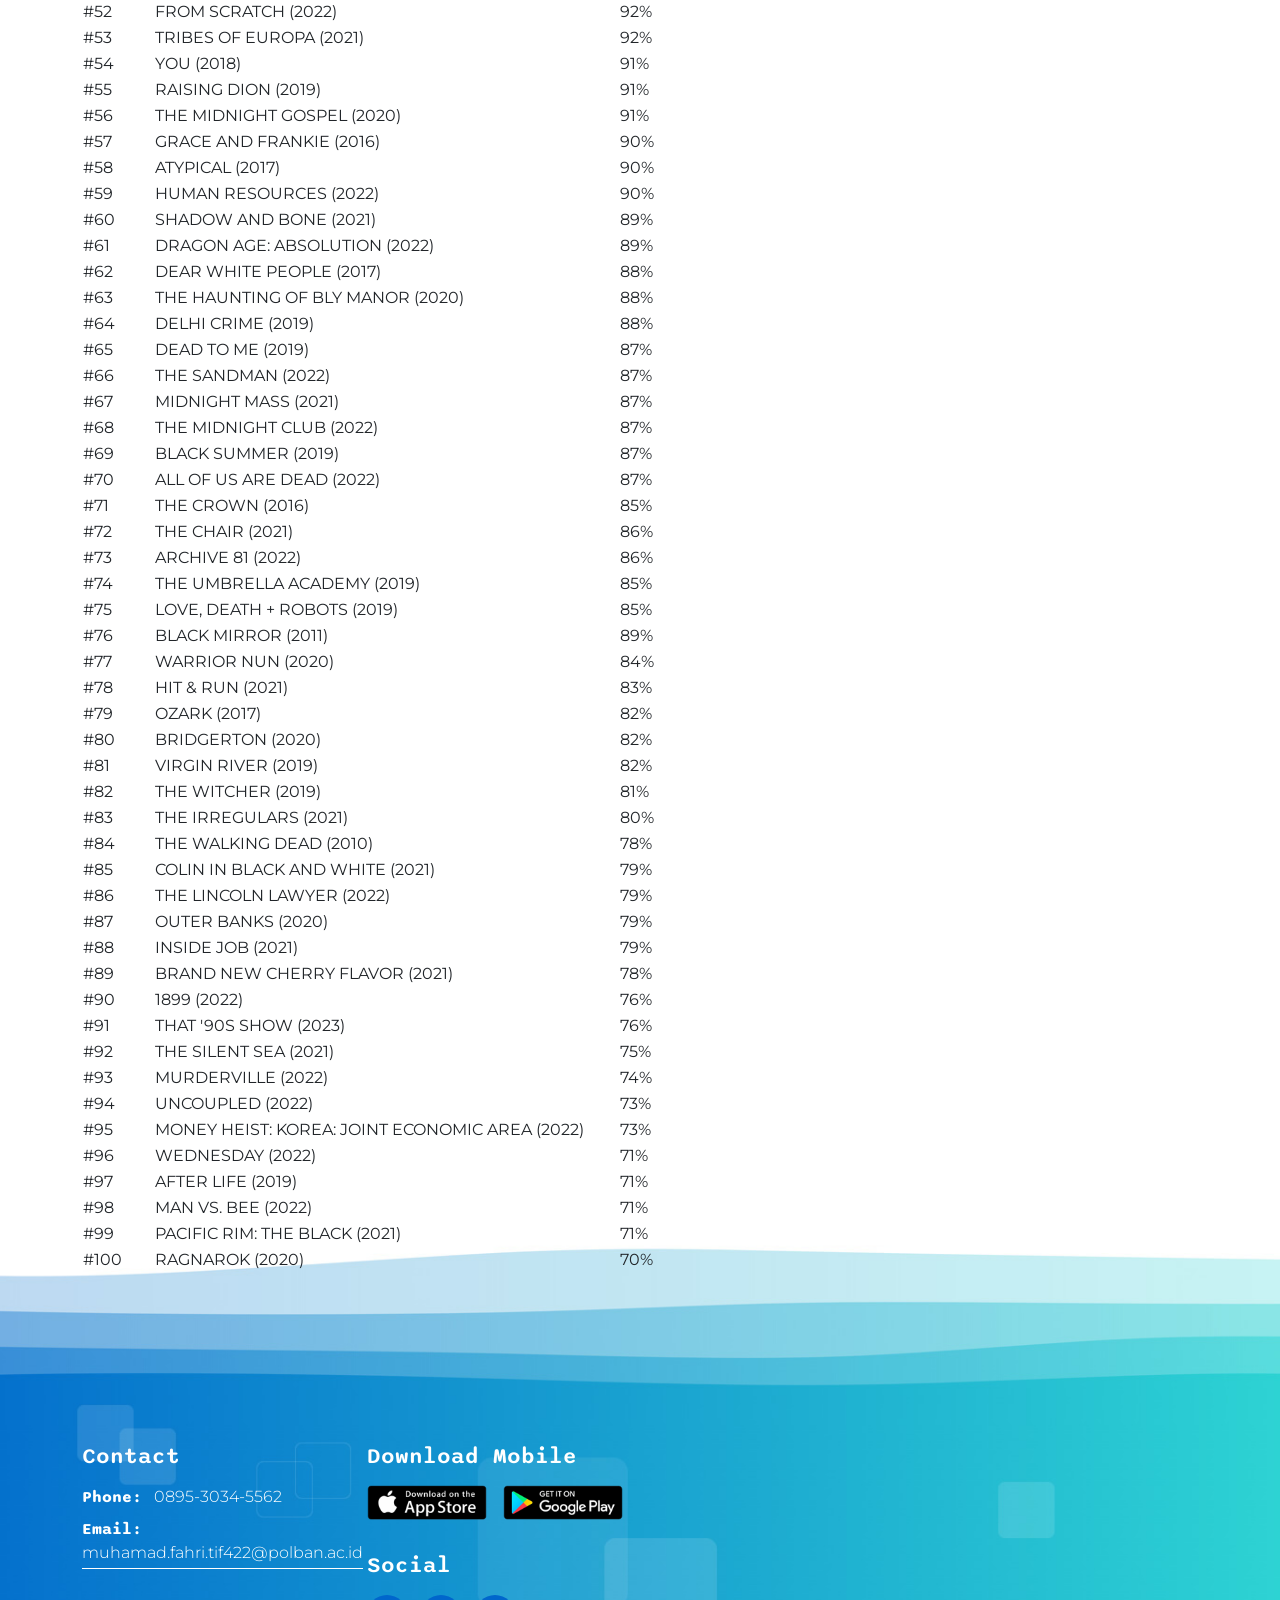
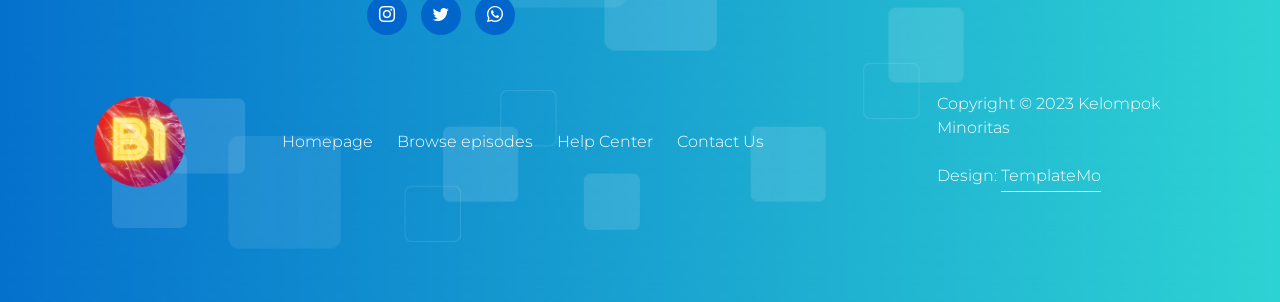
==== commit 4f0dea01: "Menampilkan Netflix" ====
--- a/index.html
+++ b/index.html
@@ -47,7 +47,7 @@
         <nav class="navbar navbar-expand-lg">
             <div class="container">
                 <a class="navbar-brand me-lg-5 me-0" href="index.html">
-                    <img src="images/pod-talk-logo.png" class="logo-image img-fluid" alt="templatemo pod talk">
+                    <img src="images/pod-talk-logo.png" class="logo-image img-fluid" alt="templatemo_584_pod_talk">
                 </a>
 
 
@@ -439,7 +439,7 @@
                     <table>
                         <thead>
                             <tr>
-                                <th>Device</th>
+                                <th>Nomor</th>
                                 <th>Tipe SOC</th>
                                 <th>Total Score</th>
                             </tr>
@@ -556,7 +556,7 @@
 
                     <div class="col-lg-2 col-md-3 col-12">
                         <a class="navbar-brand" href="index.html">
-                            <img src="images/pod-talk-logo.png" class="logo-image img-fluid" alt="templatemo pod talk">
+                            <img src="images/pod-talk-logo.png" class="logo-image img-fluid" alt="templatemo_584_pod talk">
                         </a>
                     </div>
 
